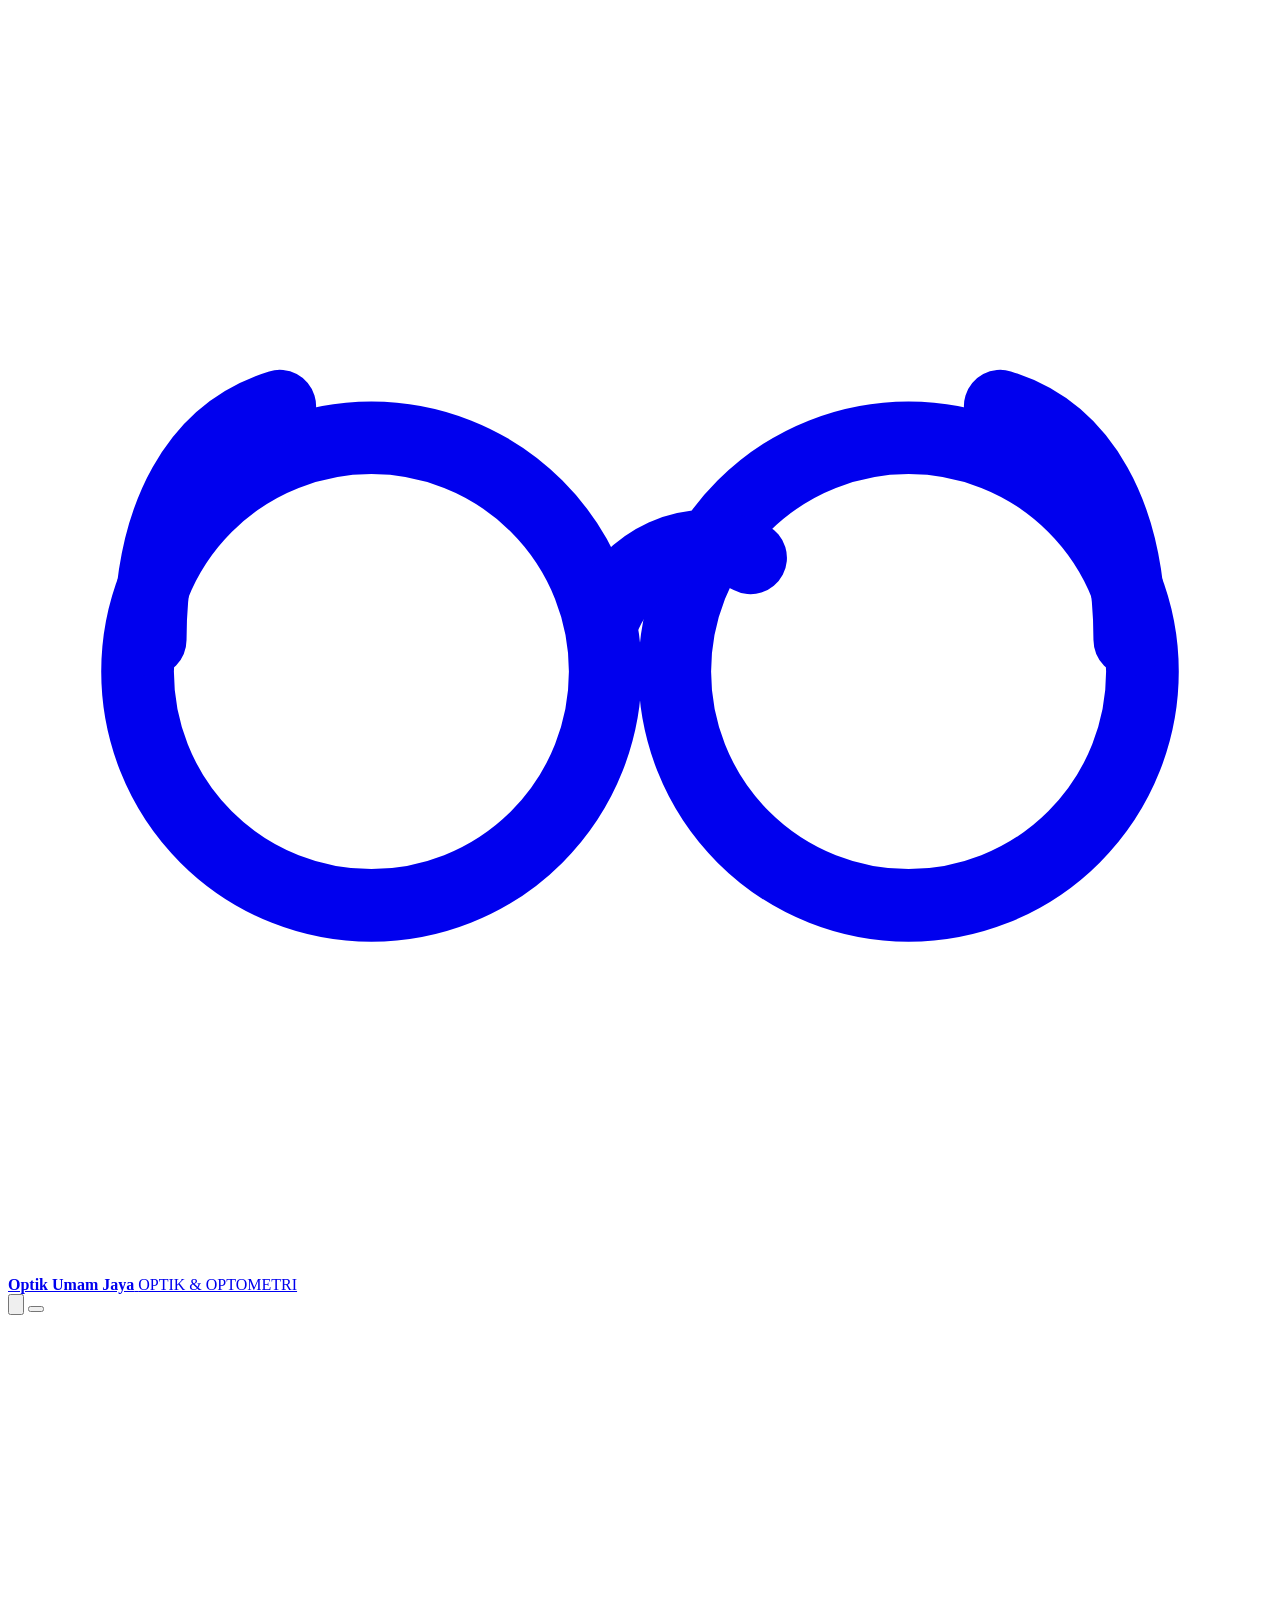
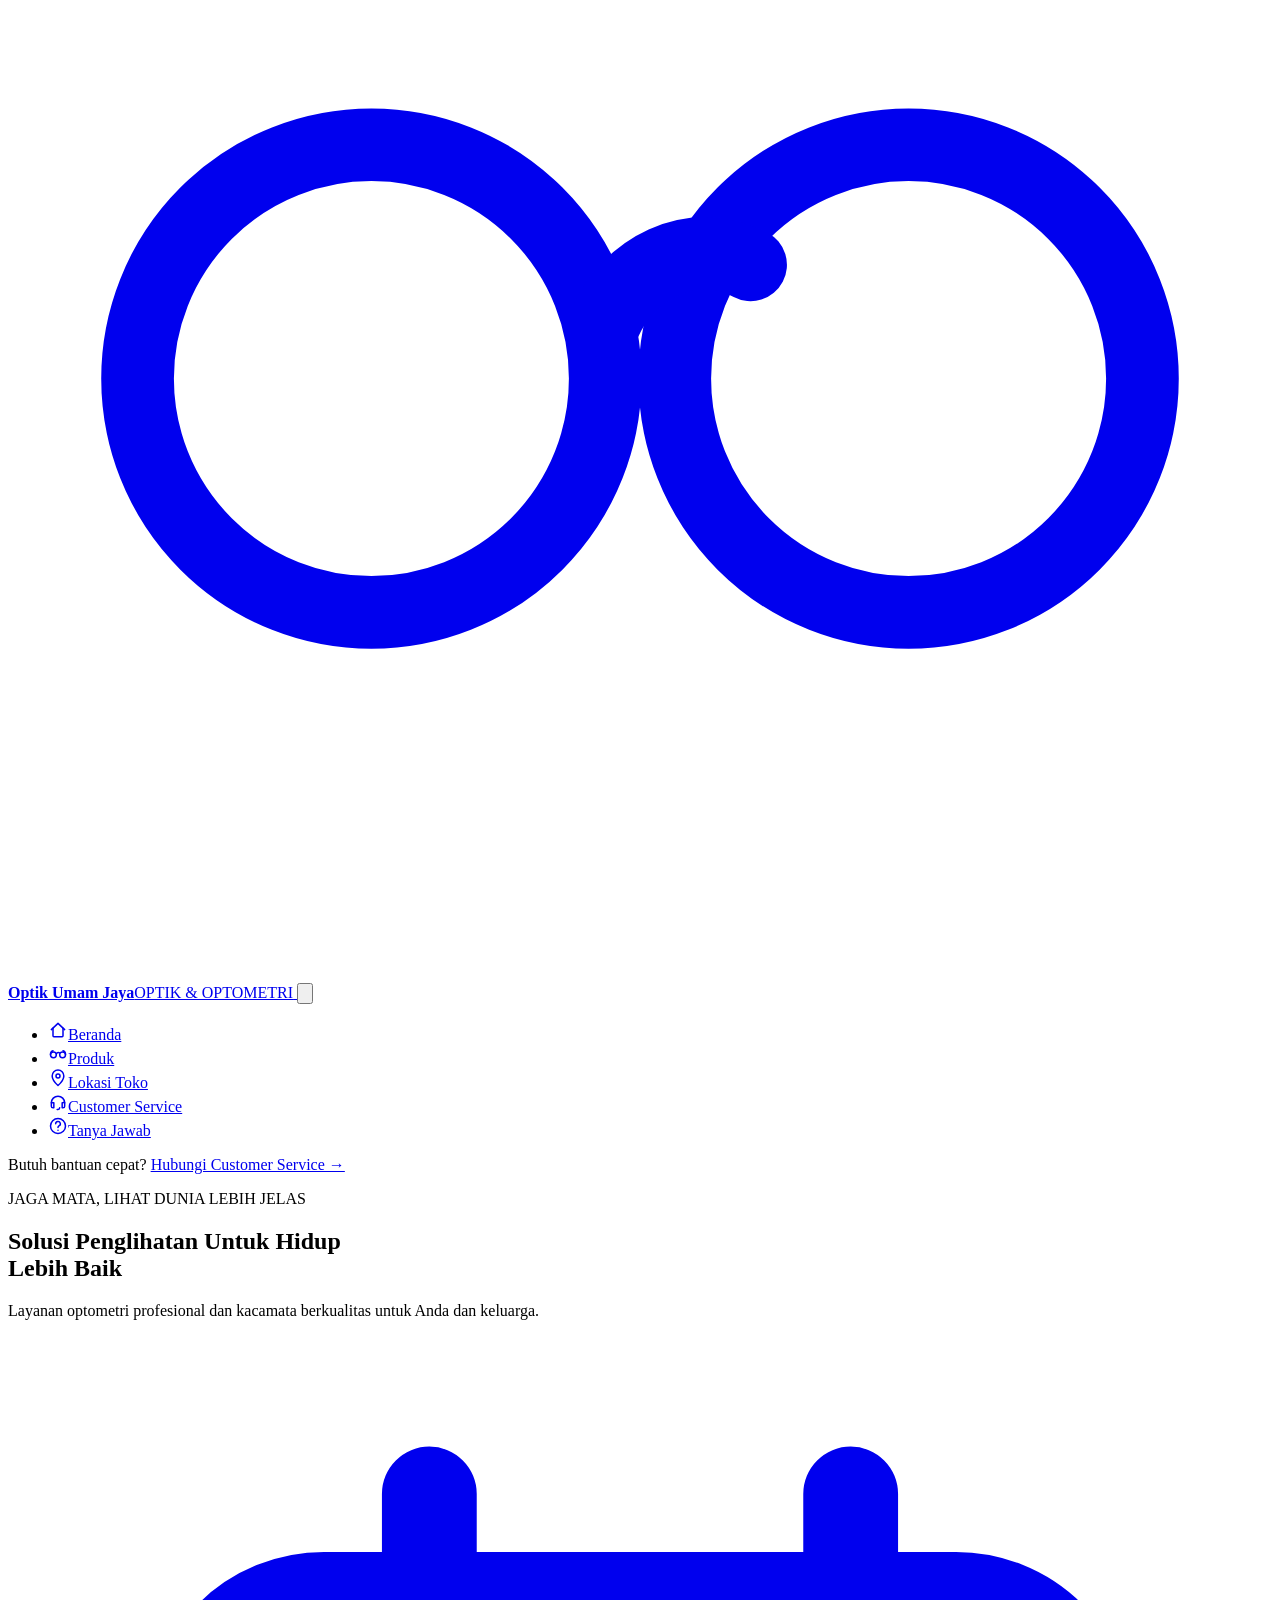
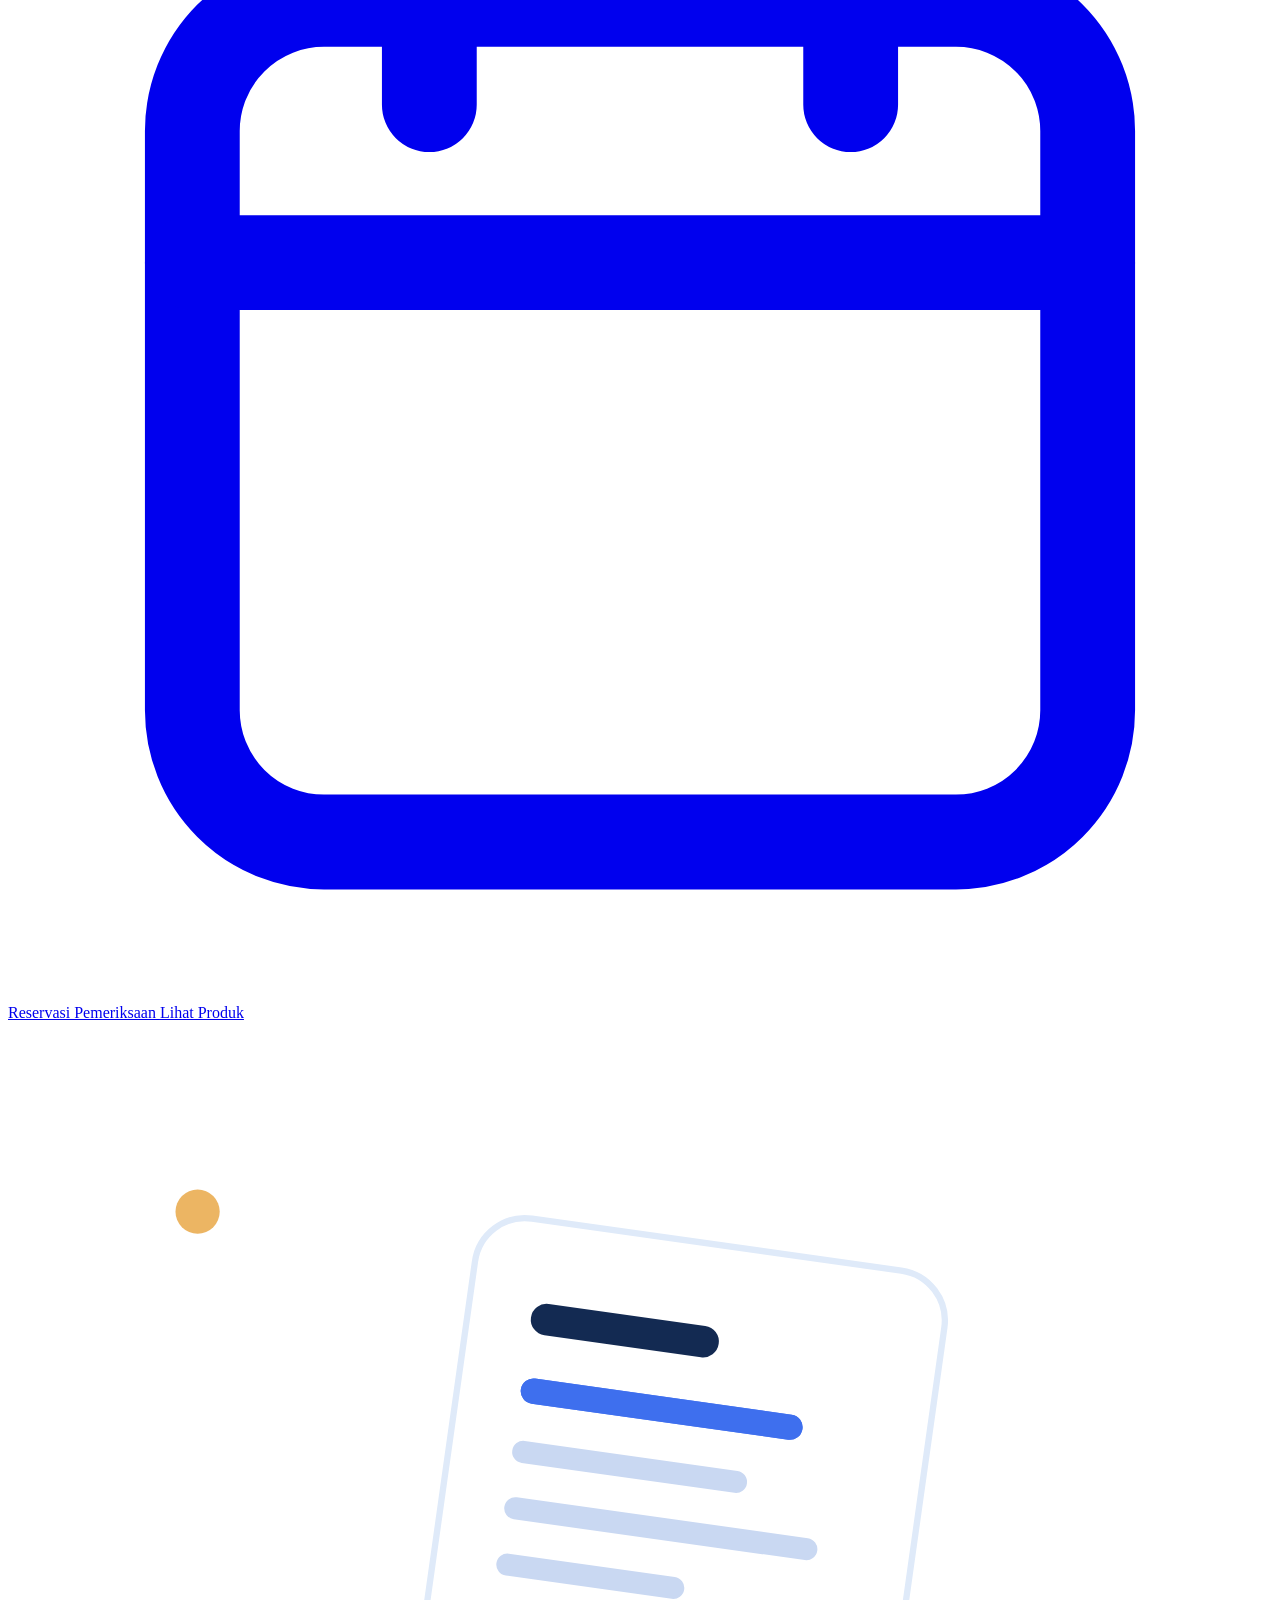
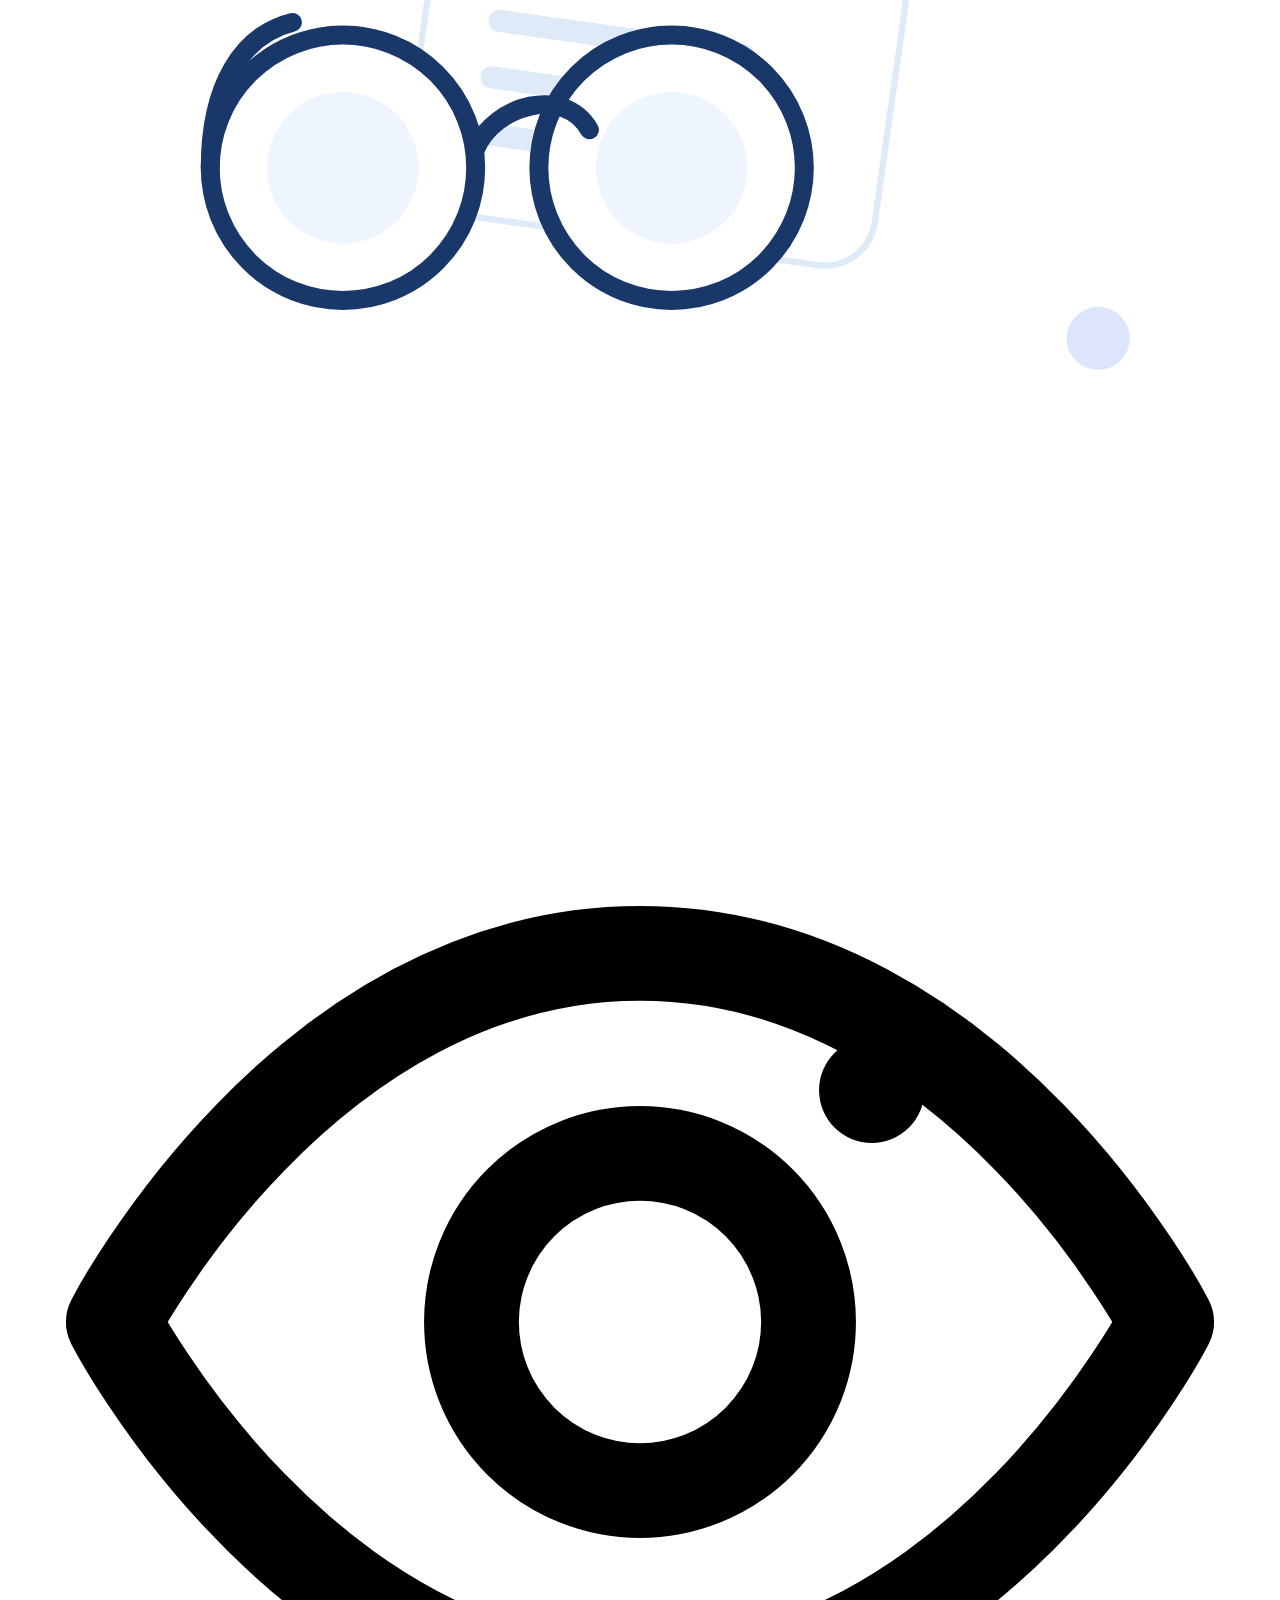
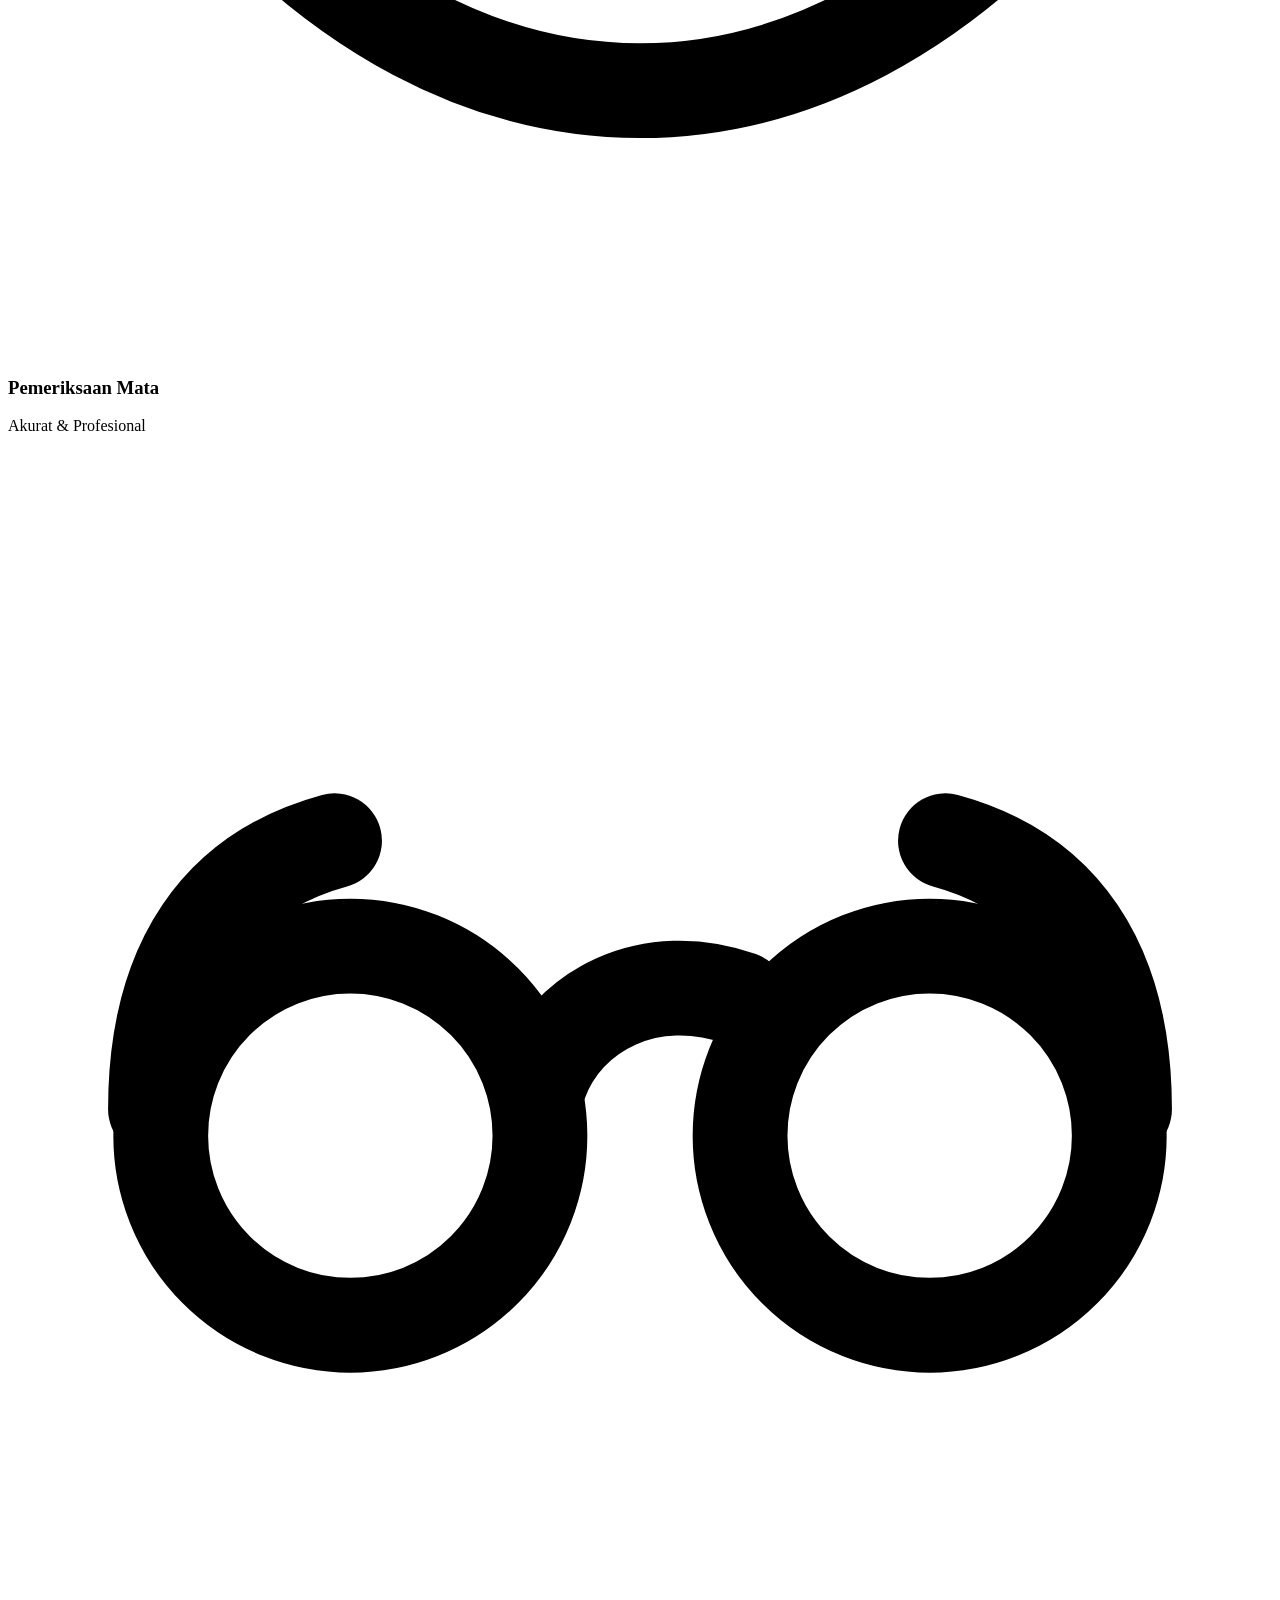
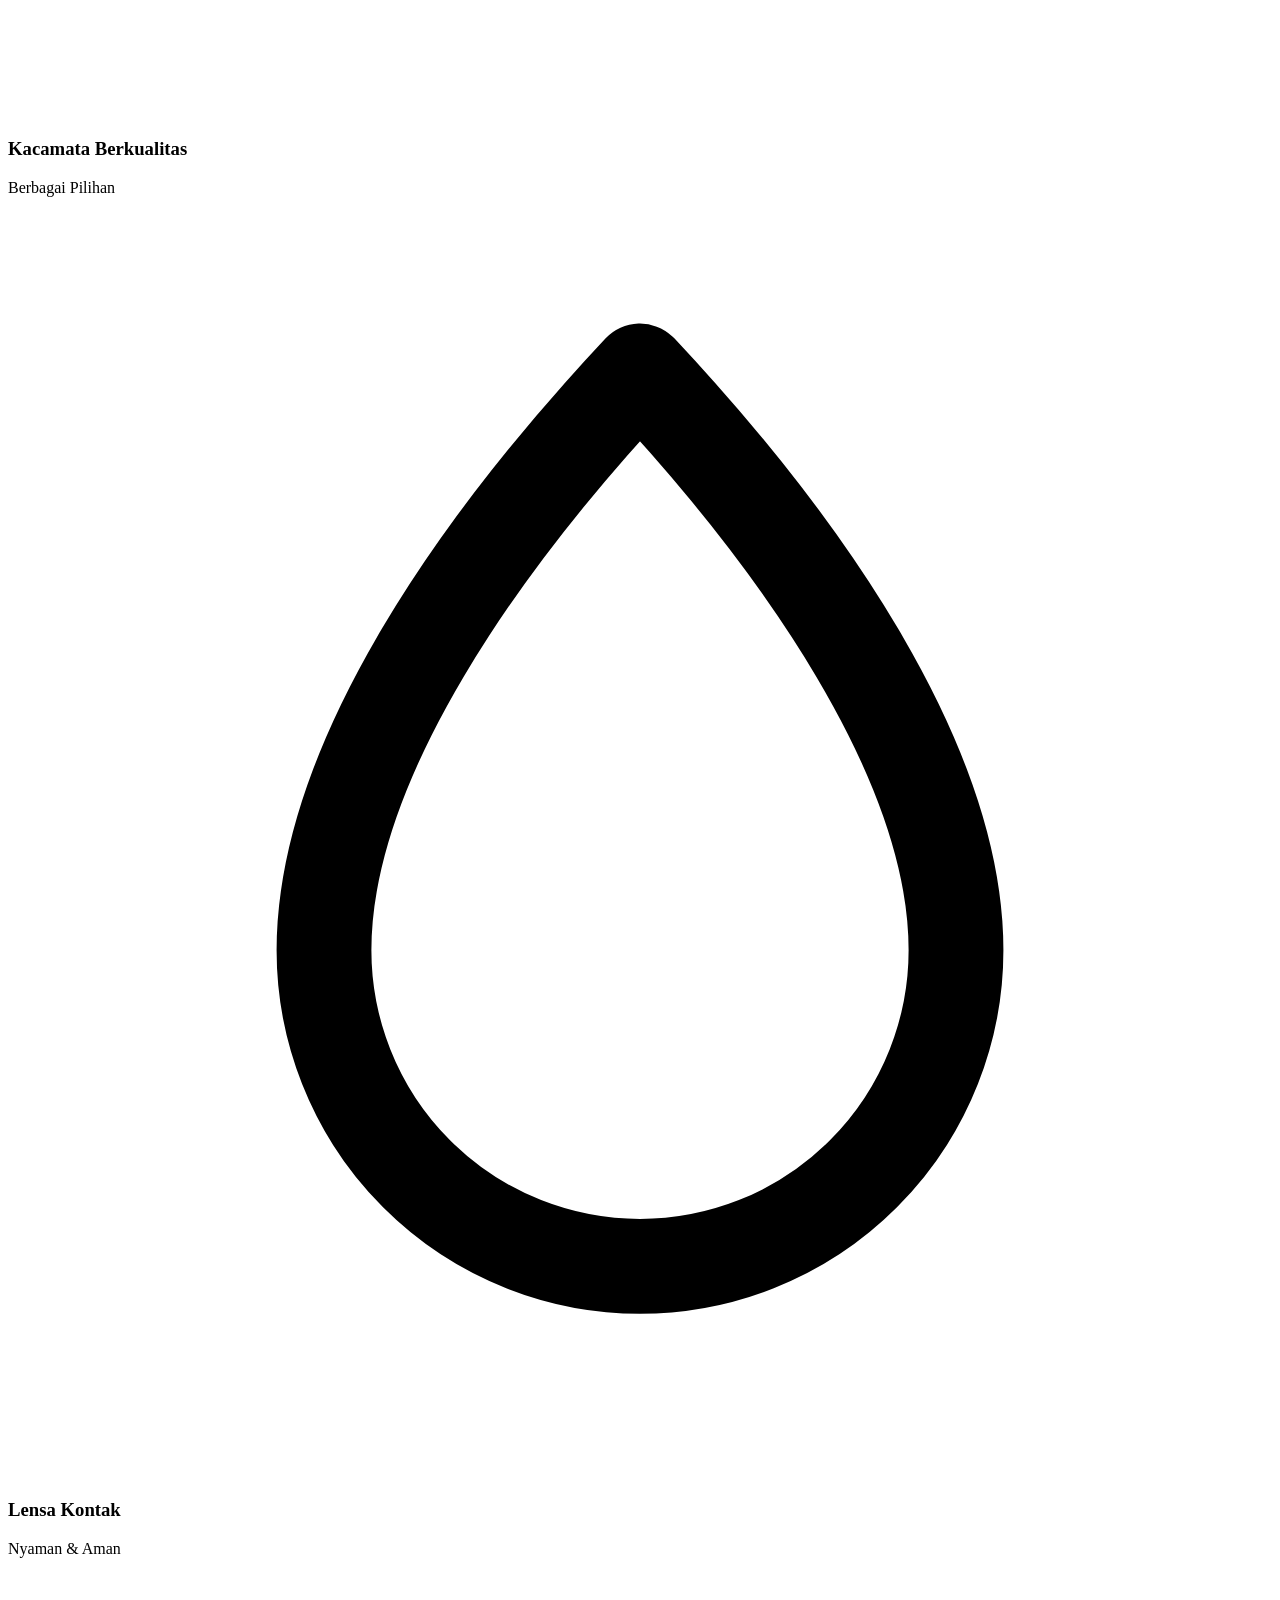
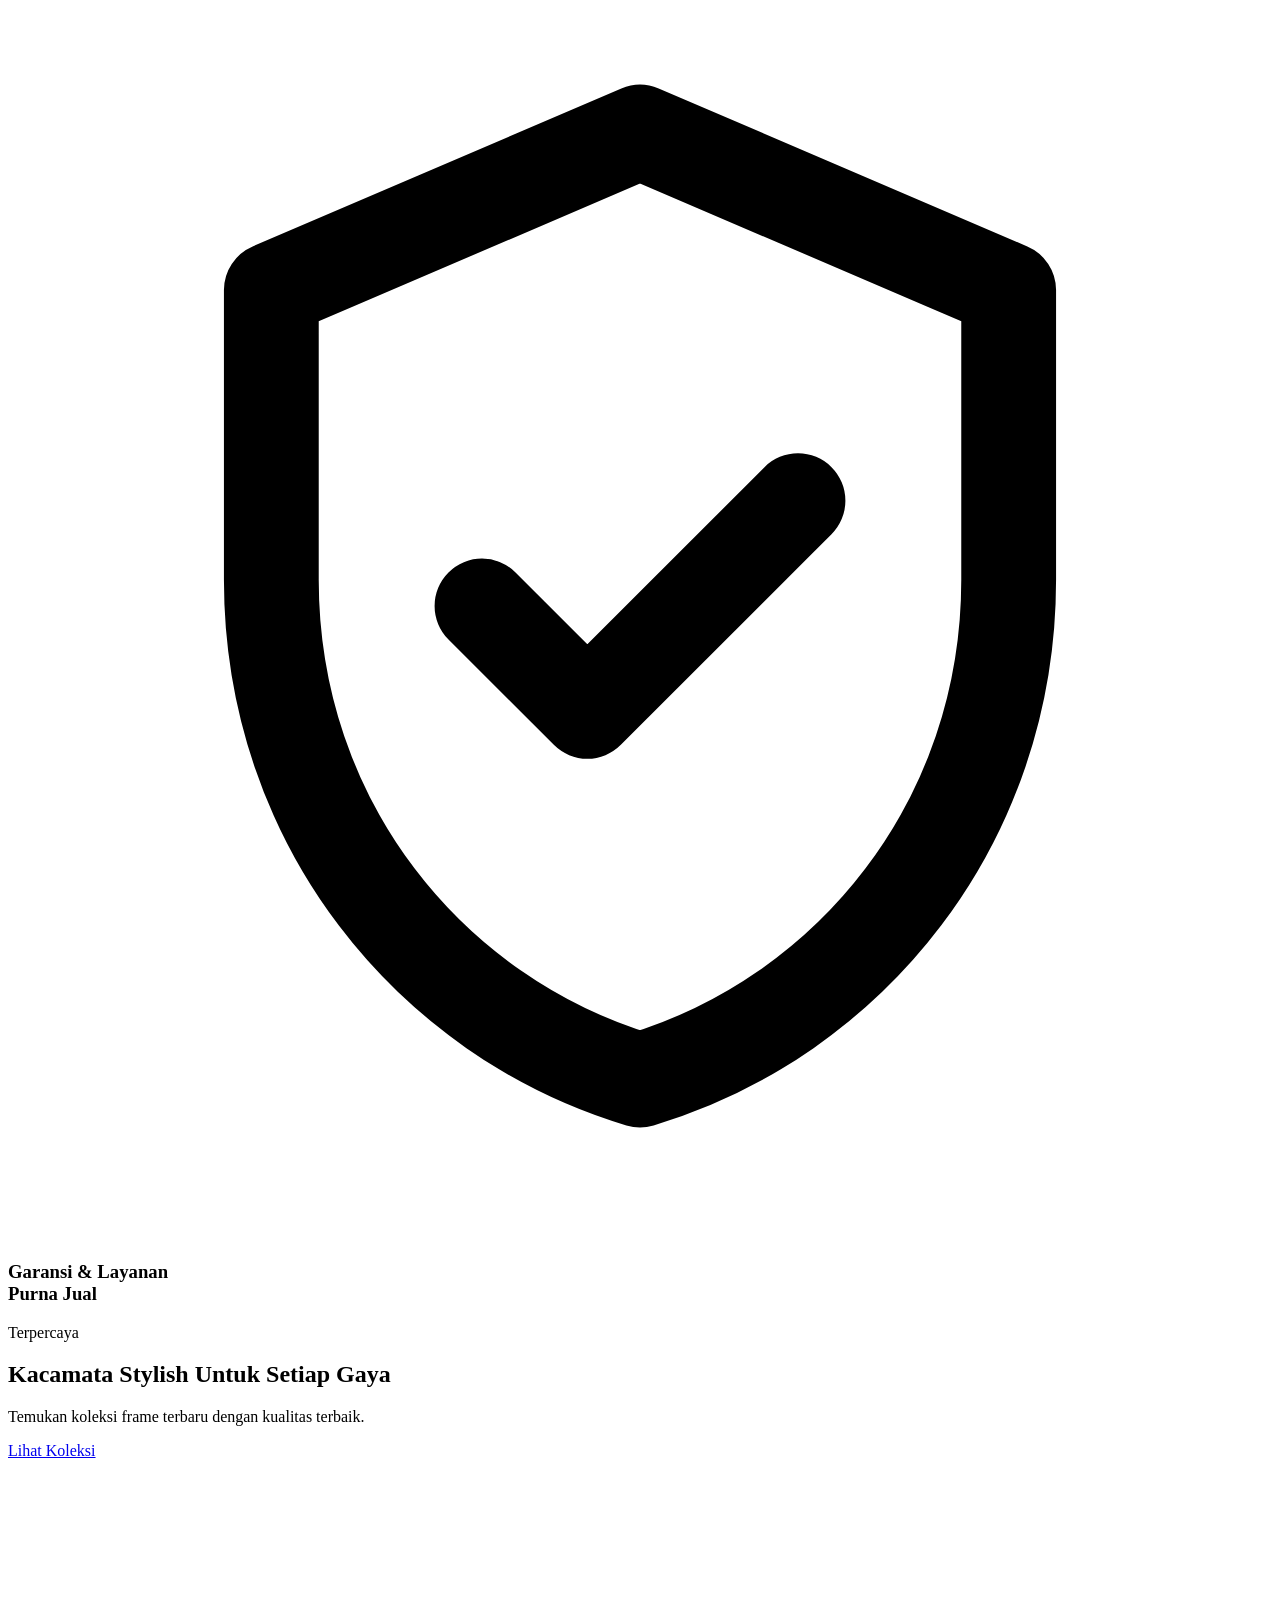
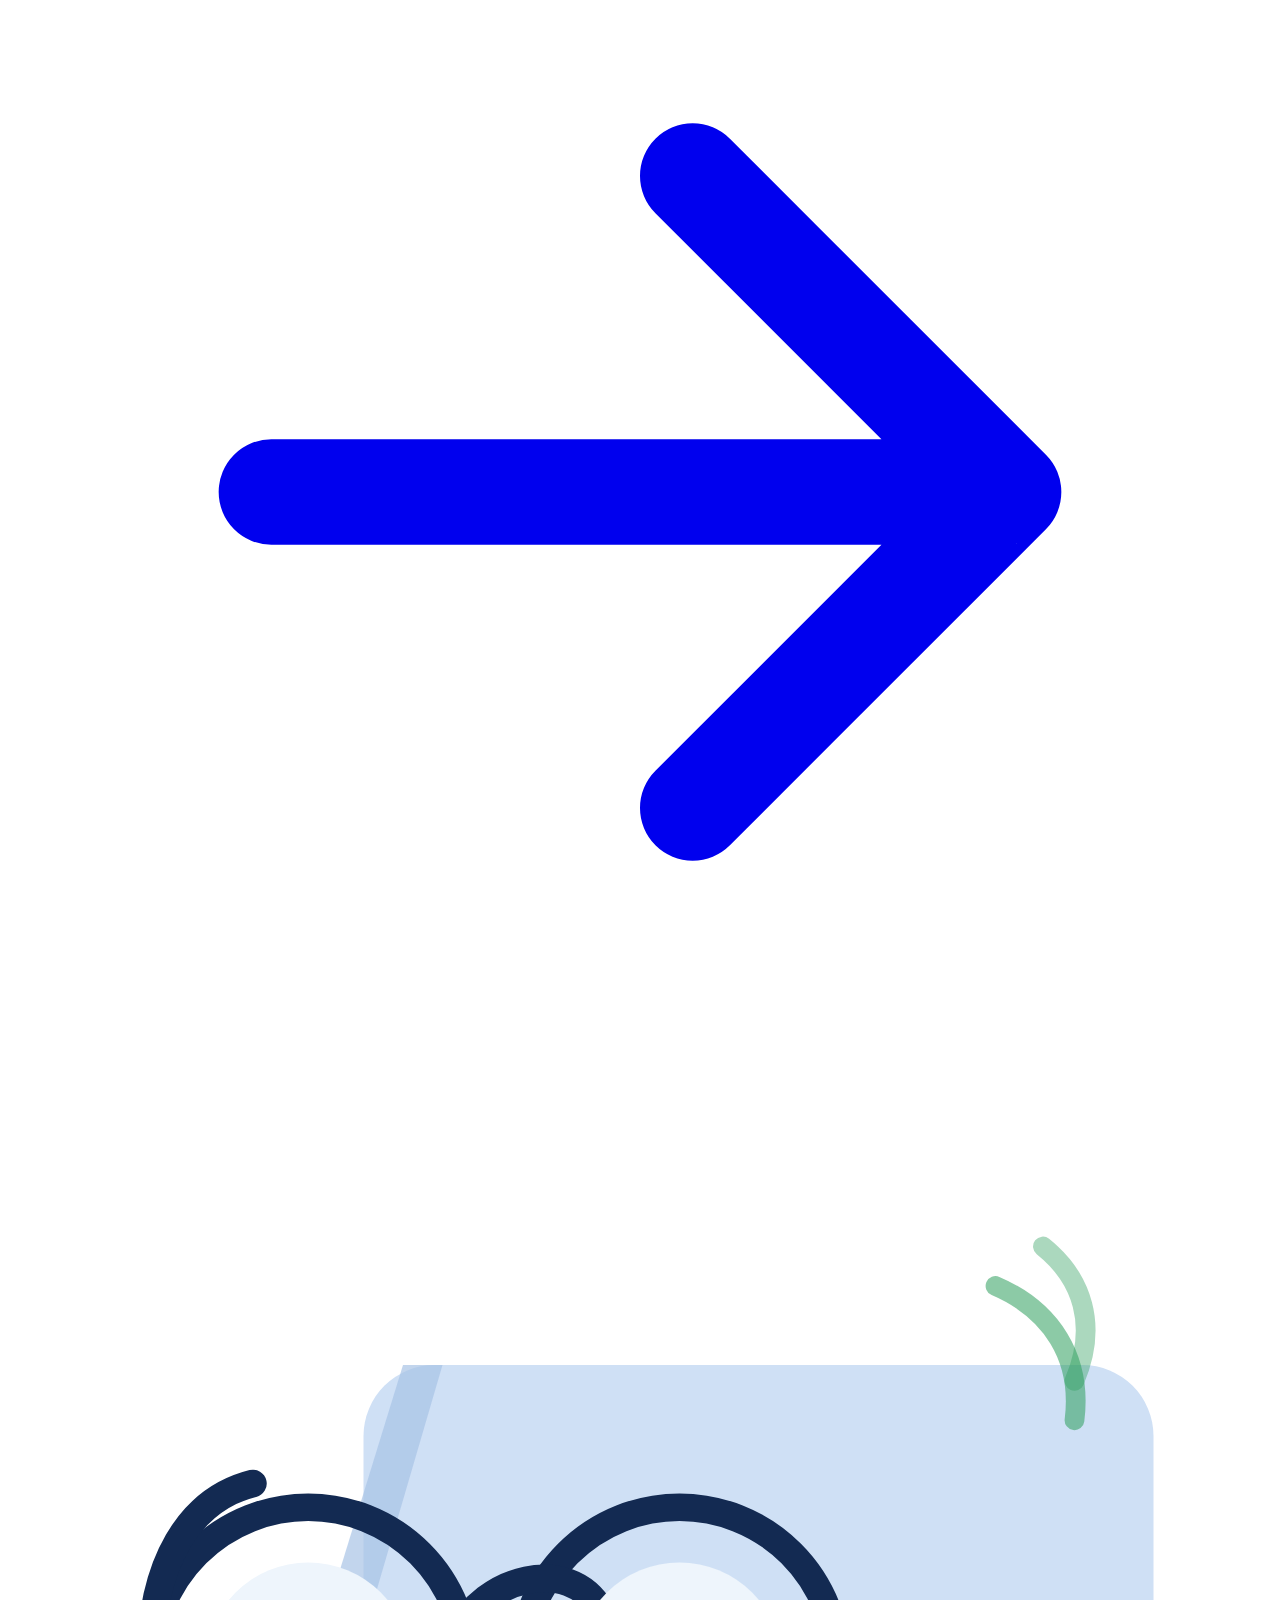
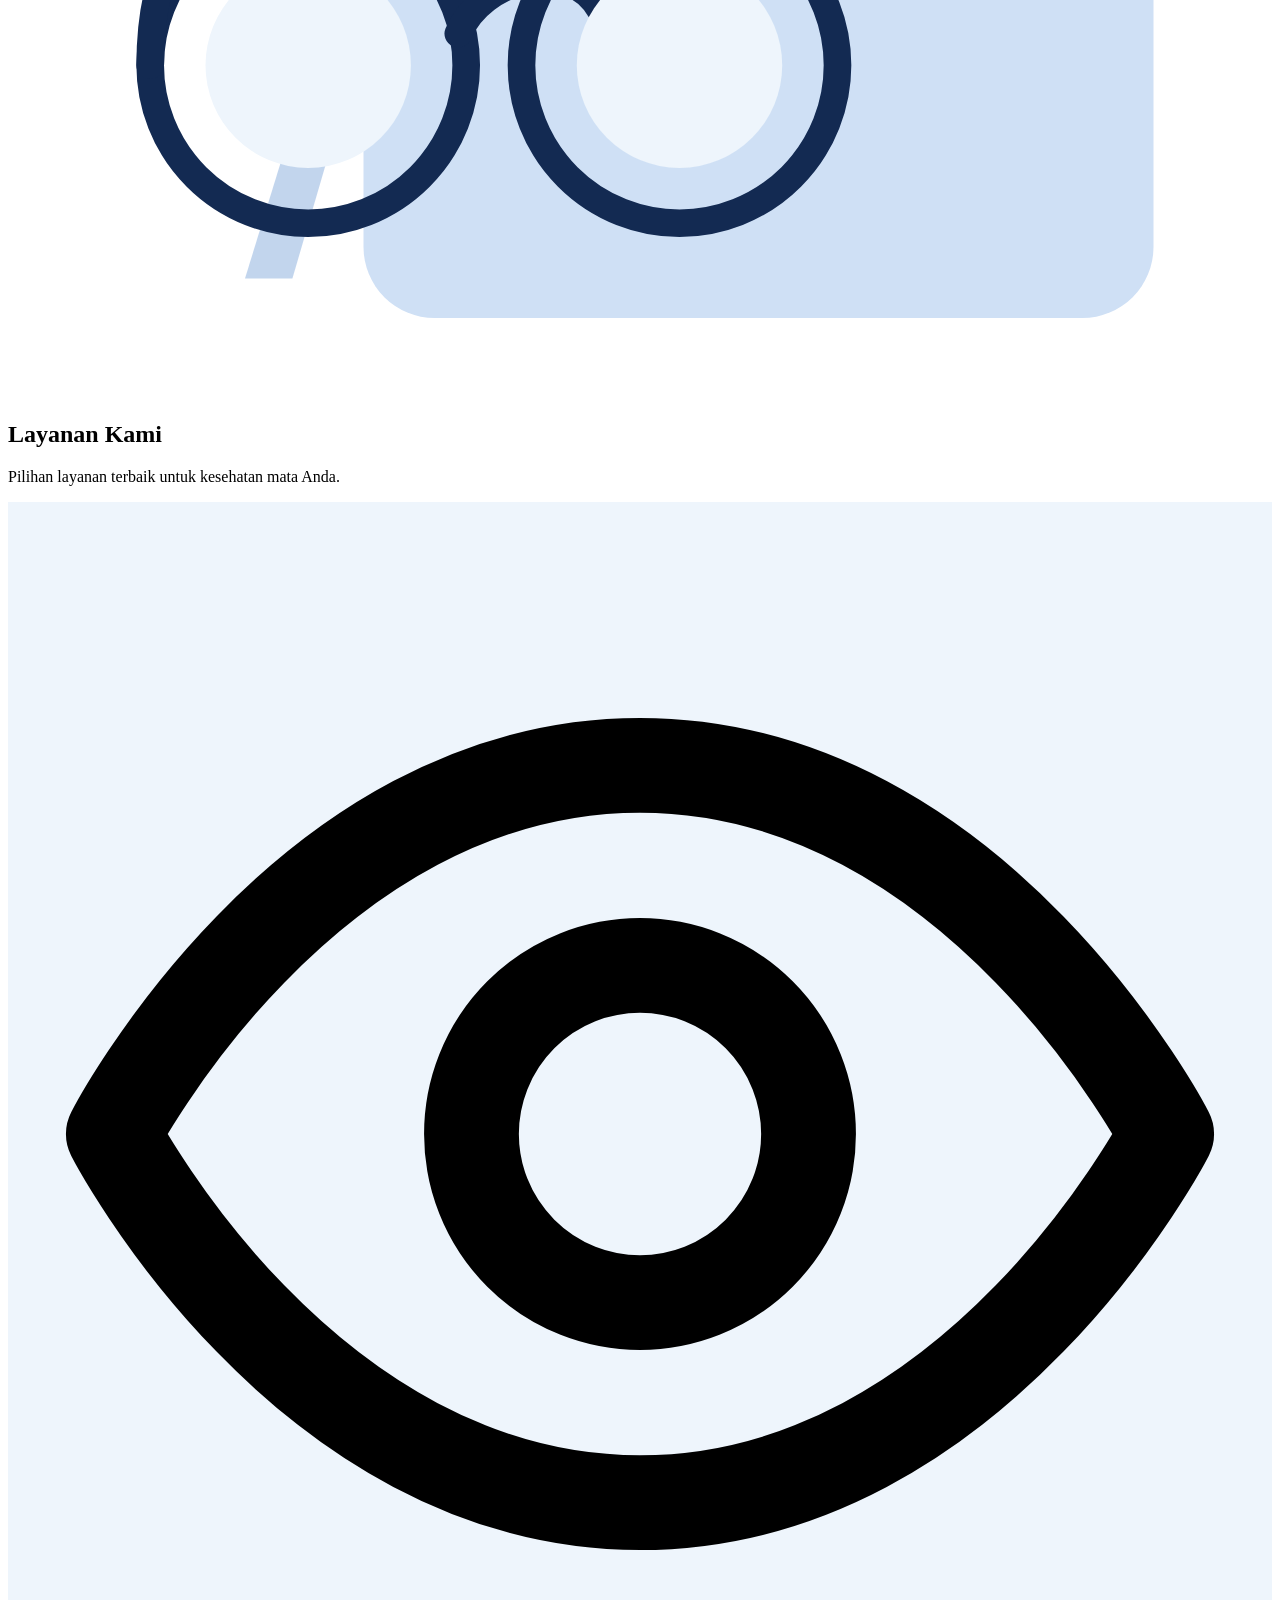
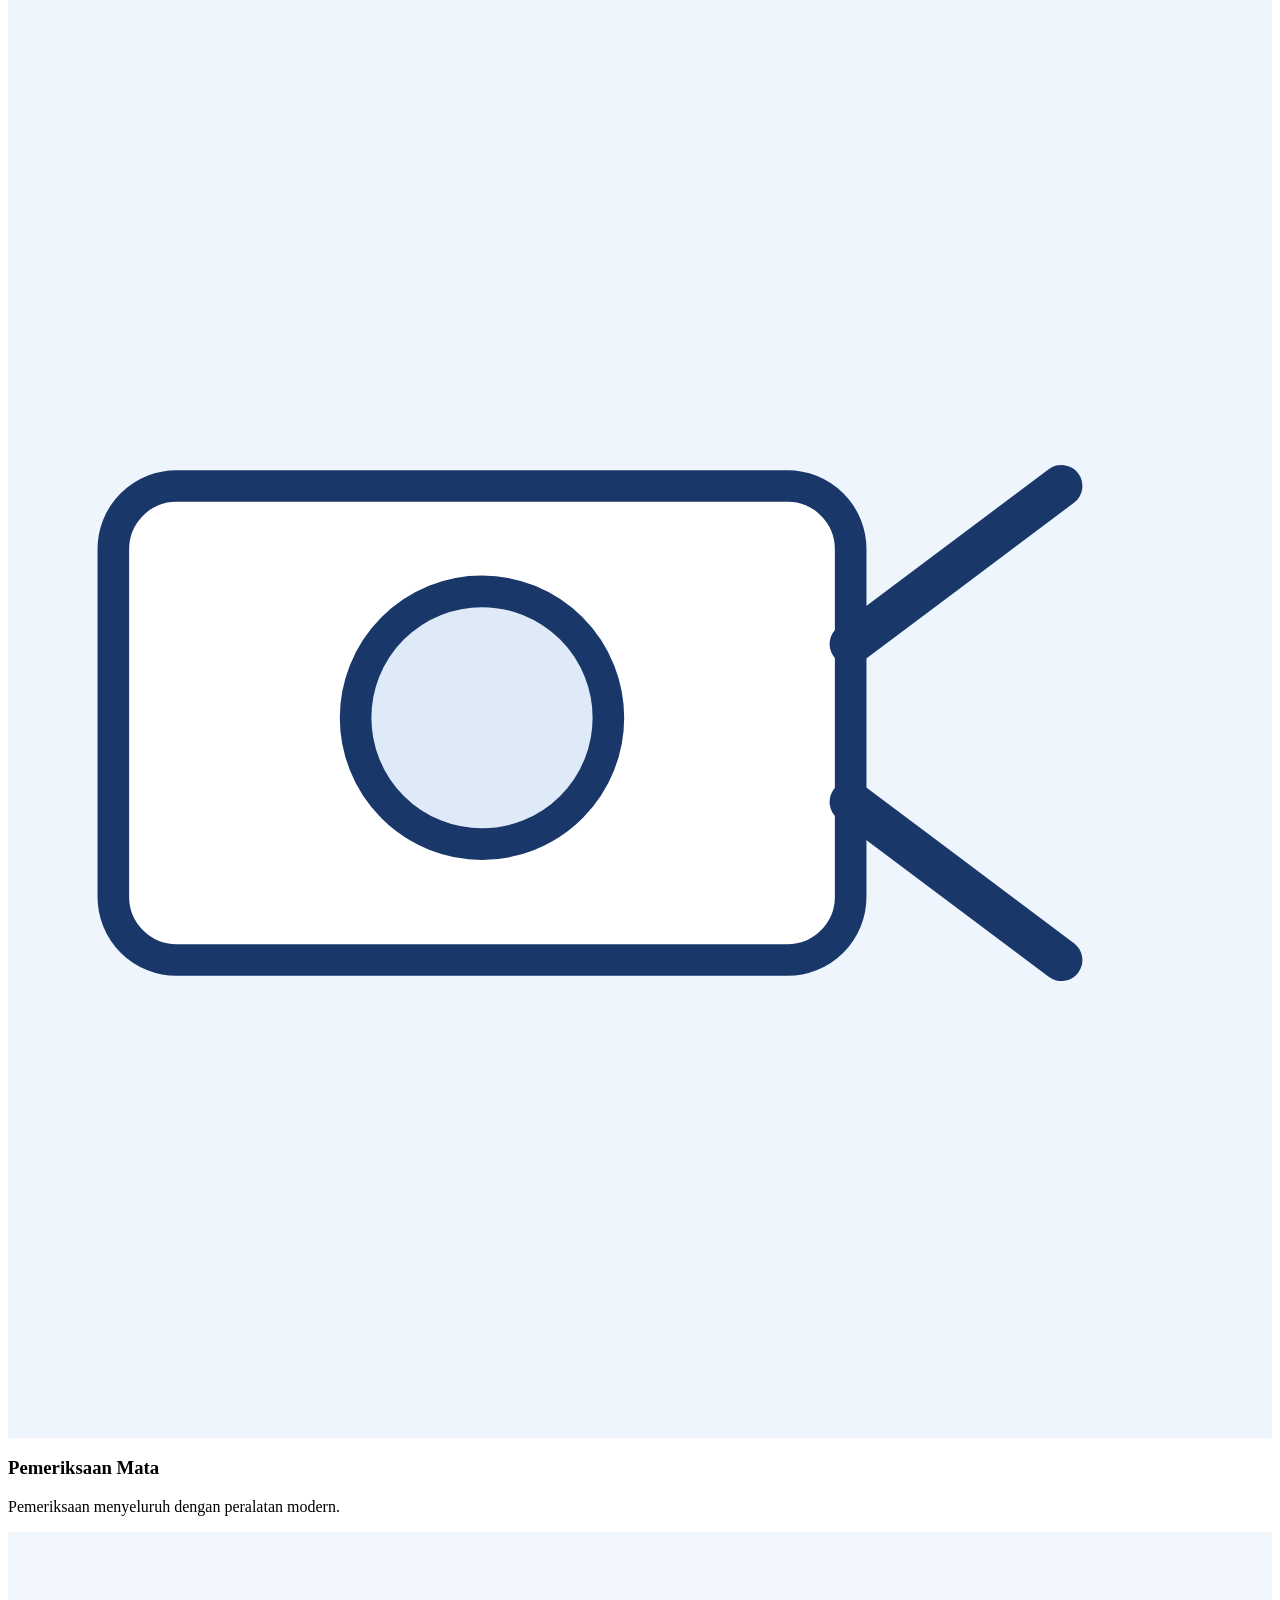
==== beranda.html @ 492f8dad "Add files via upload" ====
<!DOCTYPE html>
<html lang="id">
<head>
<meta charset="UTF-8">
<meta name="viewport" content="width=device-width, initial-scale=1.0">
<title>Optik Umam Jaya — Solusi Penglihatan Untuk Hidup Lebih Baik</title>
<meta name="description" content="Optik Umam Jaya menyediakan layanan pemeriksaan mata, kacamata, frame, dan lensa kontak berkualitas untuk Anda dan keluarga.">
<link rel="icon" href="data:,">
<link rel="stylesheet" href="assets/css/style.css">
</head>
<body data-page="beranda">

<header class="site-header">
  <div class="container">
    <a href="beranda.html" class="brand">
      <svg class="brand-mark" viewBox="0 0 40 40" fill="none" xmlns="http://www.w3.org/2000/svg" aria-hidden="true">
        <circle cx="11.5" cy="21" r="7.4" stroke="currentColor" stroke-width="2.3"/>
        <circle cx="28.5" cy="21" r="7.4" stroke="currentColor" stroke-width="2.3"/>
        <path d="M18.9 19.2C19.6 17.6 21.6 16.4 23.5 17.4" stroke="currentColor" stroke-width="2.3" stroke-linecap="round"/>
        <path d="M4.5 20C4.5 16 6 13.4 8.6 12.6" stroke="currentColor" stroke-width="2.3" stroke-linecap="round"/>
        <path d="M35.5 20C35.5 16 34 13.4 31.4 12.6" stroke="currentColor" stroke-width="2.3" stroke-linecap="round"/>
      </svg>
      <span class="brand-text">
        <strong>Optik Umam Jaya</strong>
        <span>OPTIK &amp; OPTOMETRI</span>
      </span>
    </a>
    <div class="header-actions">
      <button class="icon-btn" data-toast="Fitur keranjang segera hadir" aria-label="Keranjang">
        <svg viewBox="0 0 24 24" fill="none" stroke="currentColor" stroke-width="1.8" stroke-linecap="round" stroke-linejoin="round"><path d="M6 8h12l-1.2 11.2a2 2 0 0 1-2 1.8H9.2a2 2 0 0 1-2-1.8L6 8Z"/><path d="M9 8V6a3 3 0 0 1 6 0v2"/></svg>
      </button>
      <button class="burger" data-burger aria-label="Buka menu" aria-expanded="false" aria-controls="navPanel">
        <span class="burger-lines"><span></span><span></span><span></span></span>
      </button>
    </div>
  </div>
</header>

<div class="nav-overlay" data-nav-overlay></div>
<nav class="nav-panel" id="navPanel" data-nav-panel aria-label="Menu utama">
  <div class="nav-panel-top">
    <a href="beranda.html" class="brand">
      <svg class="brand-mark" viewBox="0 0 40 40" fill="none" xmlns="http://www.w3.org/2000/svg" aria-hidden="true">
        <circle cx="11.5" cy="21" r="7.4" stroke="currentColor" stroke-width="2.3"/>
        <circle cx="28.5" cy="21" r="7.4" stroke="currentColor" stroke-width="2.3"/>
        <path d="M18.9 19.2C19.6 17.6 21.6 16.4 23.5 17.4" stroke="currentColor" stroke-width="2.3" stroke-linecap="round"/>
      </svg>
      <span class="brand-text"><strong>Optik Umam Jaya</strong><span>OPTIK &amp; OPTOMETRI</span></span>
    </a>
    <button class="nav-close" data-nav-close aria-label="Tutup menu">
      <svg viewBox="0 0 24 24" fill="none" stroke="currentColor" stroke-width="2" stroke-linecap="round"><path d="M6 6l12 12M18 6L6 18"/></svg>
    </button>
  </div>
  <ul class="nav-list">
    <li><a href="beranda.html" data-page="beranda"><span class="n"><svg viewBox="0 0 24 24" fill="none" stroke="currentColor" stroke-width="1.8" stroke-linecap="round" stroke-linejoin="round" width="20" height="20"><path d="M4 11.5 12 4l8 7.5"/><path d="M6 10v9a1 1 0 0 0 1 1h10a1 1 0 0 0 1-1v-9"/></svg></span>Beranda</a></li>
    <li><a href="produk.html" data-page="produk"><span class="n"><svg viewBox="0 0 24 24" fill="none" stroke="currentColor" stroke-width="1.8" stroke-linecap="round" stroke-linejoin="round" width="20" height="20"><circle cx="6.5" cy="13" r="3.5"/><circle cx="17.5" cy="13" r="3.5"/><path d="M10 12c.5-1.3 2-2 3.5-1.5M3 12.5C3 10 4 8.5 6 8M21 12.5C21 10 20 8.5 18 8"/></svg></span>Produk</a></li>
    <li><a href="lokasi.html" data-page="lokasi"><span class="n"><svg viewBox="0 0 24 24" fill="none" stroke="currentColor" stroke-width="1.8" stroke-linecap="round" stroke-linejoin="round" width="20" height="20"><path d="M12 21s7-6.4 7-11.5A7 7 0 0 0 5 9.5C5 14.6 12 21 12 21Z"/><circle cx="12" cy="9.5" r="2.4"/></svg></span>Lokasi Toko</a></li>
    <li><a href="customer-service.html" data-page="cs"><span class="n"><svg viewBox="0 0 24 24" fill="none" stroke="currentColor" stroke-width="1.8" stroke-linecap="round" stroke-linejoin="round" width="20" height="20"><path d="M4 13a8 8 0 0 1 16 0"/><path d="M4 13v4a2 2 0 0 0 2 2h1v-6H5a1 1 0 0 0-1 1Z"/><path d="M20 13v4a2 2 0 0 1-2 2h-1v-6h1a1 1 0 0 1 2 1Z"/><path d="M14 19a2 2 0 0 1-2 2h-1"/></svg></span>Customer Service</a></li>
    <li><a href="qna.html" data-page="qna"><span class="n"><svg viewBox="0 0 24 24" fill="none" stroke="currentColor" stroke-width="1.8" stroke-linecap="round" stroke-linejoin="round" width="20" height="20"><circle cx="12" cy="12" r="9"/><path d="M9.2 9.3a2.8 2.8 0 1 1 3.9 2.6c-.9.5-1.1 1-1.1 1.9"/><path d="M12 17h.01"/></svg></span>Tanya Jawab</a></li>
  </ul>
  <div class="nav-panel-foot">
    <span>Butuh bantuan cepat?</span>
    <a href="customer-service.html">Hubungi Customer Service →</a>
  </div>
</nav>

<main>
  <!-- HERO -->
  <section class="hero">
    <div class="container">
      <div class="hero-copy">
        <p class="eyebrow">JAGA MATA, LIHAT DUNIA LEBIH JELAS</p>
        <h1>Solusi Penglihatan Untuk Hidup<br><span class="accent">Lebih Baik</span></h1>
        <p>Layanan optometri profesional dan kacamata berkualitas untuk Anda dan keluarga.</p>
        <div class="hero-actions">
          <a href="customer-service.html" class="btn btn-primary">
            <svg viewBox="0 0 24 24" fill="none" stroke="currentColor" stroke-width="1.8" stroke-linecap="round" stroke-linejoin="round"><rect x="3.5" y="5" width="17" height="16" rx="2.5"/><path d="M8 3v4M16 3v4M3.5 10h17"/></svg>
            Reservasi Pemeriksaan
          </a>
          <a href="produk.html" class="btn btn-outline">Lihat Produk</a>
        </div>
      </div>
      <div class="hero-art reveal">
        <div class="hero-blob" aria-hidden="true"></div>
        <svg viewBox="0 0 400 400" aria-hidden="true">
          <g transform="translate(150 60) rotate(8)">
            <rect x="0" y="0" width="150" height="190" rx="16" fill="#ffffff" stroke="#dfeaf9" stroke-width="2"/>
            <rect x="20" y="26" width="60" height="10" rx="5" fill="#132a52"/>
            <rect x="20" y="50" width="90" height="8" rx="4" fill="#3f6fef"/>
            <rect x="20" y="50" width="90" height="8" rx="4" fill="#3f6fef" opacity=".9"/>
            <rect x="20" y="70" width="75" height="7" rx="3.5" fill="#c9d8f2"/>
            <rect x="20" y="88" width="100" height="7" rx="3.5" fill="#c9d8f2"/>
            <rect x="20" y="106" width="60" height="7" rx="3.5" fill="#c9d8f2"/>
            <rect x="20" y="124" width="85" height="7" rx="3.5" fill="#dfeaf9"/>
            <rect x="20" y="142" width="45" height="7" rx="3.5" fill="#dfeaf9"/>
            <rect x="20" y="160" width="70" height="7" rx="3.5" fill="#dfeaf9"/>
          </g>
          <g transform="translate(60 190)">
            <circle cx="46" cy="46" r="42" fill="#ffffff" stroke="#193869" stroke-width="6"/>
            <circle cx="150" cy="46" r="42" fill="#ffffff" stroke="#193869" stroke-width="6"/>
            <path d="M88 40C94 26 116 20 124 34" stroke="#193869" stroke-width="6" stroke-linecap="round" fill="none"/>
            <path d="M4 46C4 20 14 4 30 0" stroke="#193869" stroke-width="6" stroke-linecap="round" fill="none"/>
            <circle cx="46" cy="46" r="24" fill="#eef5fc"/>
            <circle cx="150" cy="46" r="24" fill="#eef5fc"/>
          </g>
          <circle cx="60" cy="60" r="7" fill="#e8a33d" opacity=".8"/>
          <circle cx="345" cy="290" r="10" fill="#3f6fef" opacity=".18"/>
        </svg>
      </div>
    </div>

    <div class="container">
      <div class="hero-stats reveal">
        <div class="stat-item">
          <div class="stat-icon"><svg viewBox="0 0 24 24" fill="none" stroke="currentColor" stroke-width="1.8" stroke-linecap="round" stroke-linejoin="round"><path d="M2 12s3.6-7 10-7 10 7 10 7-3.6 7-10 7-10-7-10-7Z"/><circle cx="12" cy="12" r="3.2"/><circle cx="16.4" cy="7.6" r="1" fill="currentColor" stroke="none"/></svg></div>
          <h3>Pemeriksaan Mata</h3>
          <p>Akurat &amp; Profesional</p>
        </div>
        <div class="stat-item">
          <div class="stat-icon"><svg viewBox="0 0 24 24" fill="none" stroke="currentColor" stroke-width="1.8" stroke-linecap="round" stroke-linejoin="round"><circle cx="6.5" cy="13" r="3.6"/><circle cx="17.5" cy="13" r="3.6"/><path d="M10.1 12c.5-1.4 2.1-2.2 3.8-1.6M2.8 12.5C2.8 9.7 4 8 6.2 7.4M21.2 12.5c0-2.8-1.2-4.5-3.4-5.1"/></svg></div>
          <h3>Kacamata Berkualitas</h3>
          <p>Berbagai Pilihan</p>
        </div>
        <div class="stat-item">
          <div class="stat-icon"><svg viewBox="0 0 24 24" fill="none" stroke="currentColor" stroke-width="1.8" stroke-linecap="round" stroke-linejoin="round"><path d="M12 3c3 3.2 6 7.4 6 11a6 6 0 0 1-12 0c0-3.6 3-7.8 6-11Z"/></svg></div>
          <h3>Lensa Kontak</h3>
          <p>Nyaman &amp; Aman</p>
        </div>
        <div class="stat-item">
          <div class="stat-icon"><svg viewBox="0 0 24 24" fill="none" stroke="currentColor" stroke-width="1.8" stroke-linecap="round" stroke-linejoin="round"><path d="M12 3l7 3v5.5c0 4.6-3 8.3-7 9.5-4-1.2-7-4.9-7-9.5V6l7-3Z"/><path d="m9 12 2 2 4-4"/></svg></div>
          <h3>Garansi &amp; Layanan<br>Purna Jual</h3>
          <p>Terpercaya</p>
        </div>
      </div>
    </div>
  </section>

  <!-- BANNER -->
  <section class="section">
    <div class="container">
      <div class="banner reveal">
        <div class="banner-copy">
          <h2>Kacamata Stylish Untuk Setiap Gaya</h2>
          <p>Temukan koleksi frame terbaru dengan kualitas terbaik.</p>
          <a href="produk.html#frame" class="btn btn-outline" style="margin-top:20px;">
            Lihat Koleksi
            <svg viewBox="0 0 24 24" fill="none" stroke="currentColor" stroke-width="2" stroke-linecap="round" stroke-linejoin="round"><path d="M5 12h14M13 6l6 6-6 6"/></svg>
          </a>
        </div>
        <div class="banner-art">
          <svg viewBox="0 0 320 220" aria-hidden="true">
            <rect x="90" y="60" width="200" height="140" rx="18" fill="#cfe0f5"/>
            <path d="M60 190 L100 60 L110 60 L72 190 Z" fill="#a9c3e6" opacity=".7"/>
            <g transform="translate(30 90)">
              <circle cx="46" cy="46" r="40" fill="none" stroke="#132a52" stroke-width="7"/>
              <circle cx="140" cy="46" r="40" fill="none" stroke="#132a52" stroke-width="7"/>
              <path d="M84 38C90 24 112 18 120 32" stroke="#132a52" stroke-width="7" stroke-linecap="round" fill="none"/>
              <path d="M6 46C6 20 16 4 32 0" stroke="#132a52" stroke-width="7" stroke-linecap="round" fill="none"/>
              <circle cx="46" cy="46" r="26" fill="#eef5fc"/>
              <circle cx="140" cy="46" r="26" fill="#eef5fc"/>
            </g>
            <path d="M250 40c14 6 22 18 20 34" stroke="#2f9e5e" stroke-width="5" stroke-linecap="round" fill="none" opacity=".55"/>
            <path d="M262 30c10 8 14 20 8 34" stroke="#2f9e5e" stroke-width="5" stroke-linecap="round" fill="none" opacity=".4"/>
          </svg>
        </div>
      </div>
    </div>
  </section>

  <!-- LAYANAN -->
  <section class="section" style="padding-top:0;">
    <div class="container">
      <div class="section-head reveal">
        <h2>Layanan Kami</h2>
        <p>Pilihan layanan terbaik untuk kesehatan mata Anda.</p>
      </div>
      <div class="services-grid reveal-group">
        <article class="service-card reveal-item">
          <div class="service-visual" style="background:#eef5fc;">
            <span class="service-badge"><svg viewBox="0 0 24 24" fill="none" stroke="currentColor" stroke-width="1.8" stroke-linecap="round" stroke-linejoin="round"><path d="M2 12s3.6-7 10-7 10 7 10 7-3.6 7-10 7-10-7-10-7Z"/><circle cx="12" cy="12" r="3.2"/></svg></span>
            <svg viewBox="0 0 120 120"><rect x="10" y="30" width="70" height="45" rx="6" fill="#fff" stroke="#193869" stroke-width="3"/><circle cx="45" cy="52" r="12" fill="#dfeaf9" stroke="#193869" stroke-width="3"/><path d="M80 45 L100 30" stroke="#193869" stroke-width="4" stroke-linecap="round"/><path d="M80 60 L100 75" stroke="#193869" stroke-width="4" stroke-linecap="round"/></svg>
          </div>
          <div class="service-body">
            <h3>Pemeriksaan Mata</h3>
            <p>Pemeriksaan menyeluruh dengan peralatan modern.</p>
          </div>
        </article>
        <article class="service-card reveal-item">
          <div class="service-visual" style="background:#f2f7fe;">
            <span class="service-badge"><svg viewBox="0 0 24 24" fill="none" stroke="currentColor" stroke-width="1.8" stroke-linecap="round" stroke-linejoin="round"><circle cx="6.5" cy="13" r="3.6"/><circle cx="17.5" cy="13" r="3.6"/></svg></span>
            <svg viewBox="0 0 120 120"><g transform="translate(10 38)"><circle cx="24" cy="22" r="20" fill="none" stroke="#193869" stroke-width="4"/><circle cx="76" cy="22" r="20" fill="none" stroke="#193869" stroke-width="4"/><path d="M44 18c3-6 11-9 16-4" stroke="#193869" stroke-width="4" fill="none" stroke-linecap="round"/></g></svg>
          </div>
          <div class="service-body">
            <h3>Kacamata &amp; Frame</h3>
            <p>Berbagai pilihan frame berkualitas sesuai gaya Anda.</p>
          </div>
        </article>
        <article class="service-card reveal-item">
          <div class="service-visual" style="background:#eef5fc;">
            <span class="service-badge"><svg viewBox="0 0 24 24" fill="none" stroke="currentColor" stroke-width="1.8" stroke-linecap="round" stroke-linejoin="round"><path d="M12 3c3 3.2 6 7.4 6 11a6 6 0 0 1-12 0c0-3.6 3-7.8 6-11Z"/></svg></span>
            <svg viewBox="0 0 120 120"><path d="M60 20c14 16 28 34 28 50a28 28 0 0 1-56 0c0-16 14-34 28-50Z" fill="#dfeaf9" stroke="#193869" stroke-width="3"/><ellipse cx="50" cy="60" rx="6" ry="10" fill="#fff" opacity=".8"/></svg>
          </div>
          <div class="service-body">
            <h3>Lensa Kontak &amp; Perawatan</h3>
            <p>Konsultasi lensa kontak beserta cairan perawatannya.</p>
          </div>
        </article>
      </div>
    </div>
  </section>

  <!-- TRUST STRIP -->
  <section class="container">
    <div class="trust-strip reveal">
      <div class="trust-item"><svg viewBox="0 0 24 24" fill="none" stroke="currentColor" stroke-width="1.8" stroke-linecap="round" stroke-linejoin="round"><path d="m9 12 2 2 4-4"/><circle cx="12" cy="12" r="9"/></svg>Lensa 100% Original</div>
      <div class="trust-item"><svg viewBox="0 0 24 24" fill="none" stroke="currentColor" stroke-width="1.8" stroke-linecap="round" stroke-linejoin="round"><path d="M12 3l7 3v5.5c0 4.6-3 8.3-7 9.5-4-1.2-7-4.9-7-9.5V6l7-3Z"/></svg>Garansi Resmi 1 Tahun</div>
      <div class="trust-item"><svg viewBox="0 0 24 24" fill="none" stroke="currentColor" stroke-width="1.8" stroke-linecap="round" stroke-linejoin="round"><circle cx="12" cy="8" r="4"/><path d="M4 21c0-4.4 3.6-7 8-7s8 2.6 8 7"/></svg>Optometris Berpengalaman</div>
      <div class="trust-item"><svg viewBox="0 0 24 24" fill="none" stroke="currentColor" stroke-width="1.8" stroke-linecap="round" stroke-linejoin="round"><path d="M4 11.5 12 4l8 7.5"/><path d="M6 10v9a1 1 0 0 0 1 1h10a1 1 0 0 0 1-1v-9"/></svg>Toko Fisik &amp; Terpercaya</div>
    </div>
  </section>

  <!-- CTA -->
  <section class="section">
    <div class="container">
      <div class="cta-strip reveal">
        <div class="cta-copy">
          <h2>Butuh Bantuan Memilih Kacamata?</h2>
          <p>Tim kami siap membantu menentukan lensa dan frame yang paling cocok untuk Anda.</p>
        </div>
        <a href="customer-service.html" class="btn btn-light">Hubungi Kami</a>
      </div>
    </div>
  </section>
</main>

<footer class="site-footer">
  <div class="container">
    <div class="footer-grid">
      <div class="footer-brand">
        <a href="beranda.html" class="brand">
          <svg class="brand-mark" viewBox="0 0 40 40" fill="none" xmlns="http://www.w3.org/2000/svg" aria-hidden="true">
            <circle cx="11.5" cy="21" r="7.4" stroke="currentColor" stroke-width="2.3"/>
            <circle cx="28.5" cy="21" r="7.4" stroke="currentColor" stroke-width="2.3"/>
            <path d="M18.9 19.2C19.6 17.6 21.6 16.4 23.5 17.4" stroke="currentColor" stroke-width="2.3" stroke-linecap="round"/>
          </svg>
          <span class="brand-text"><strong>Optik Umam Jaya</strong></span>
        </a>
        <p>Layanan optometri dan kacamata berkualitas untuk Anda dan keluarga, sejak dipercaya warga sekitar.</p>
      </div>
      <div class="footer-col">
        <h4>Navigasi</h4>
        <ul>
          <li><a href="beranda.html">Beranda</a></li>
          <li><a href="produk.html">Produk</a></li>
          <li><a href="lokasi.html">Lokasi Toko</a></li>
          <li><a href="customer-service.html">Customer Service</a></li>
          <li><a href="qna.html">Tanya Jawab</a></li>
        </ul>
      </div>
      <div class="footer-col">
        <h4>Produk</h4>
        <ul>
          <li><a href="produk.html#lensa">Lensa</a></li>
          <li><a href="produk.html#frame">Frame</a></li>
          <li><a href="produk.html#cairan">Cairan Pembersih</a></li>
        </ul>
      </div>
      <div class="footer-col">
        <h4>Kontak</h4>
        <p>Jl. Umam Jaya No. 45, Bandung</p>
        <p>0812-3456-7890</p>
        <p>halo@umamjaya.co.id</p>
      </div>
    </div>
    <div class="footer-bottom">
      <span>© 2026 Optik Umam Jaya. Semua hak cipta dilindungi.</span>
      <span>Dibuat dengan peduli untuk penglihatan yang lebih jelas.</span>
    </div>
  </div>
</footer>

<script src="assets/js/script.js"></script>
</body>
</html>
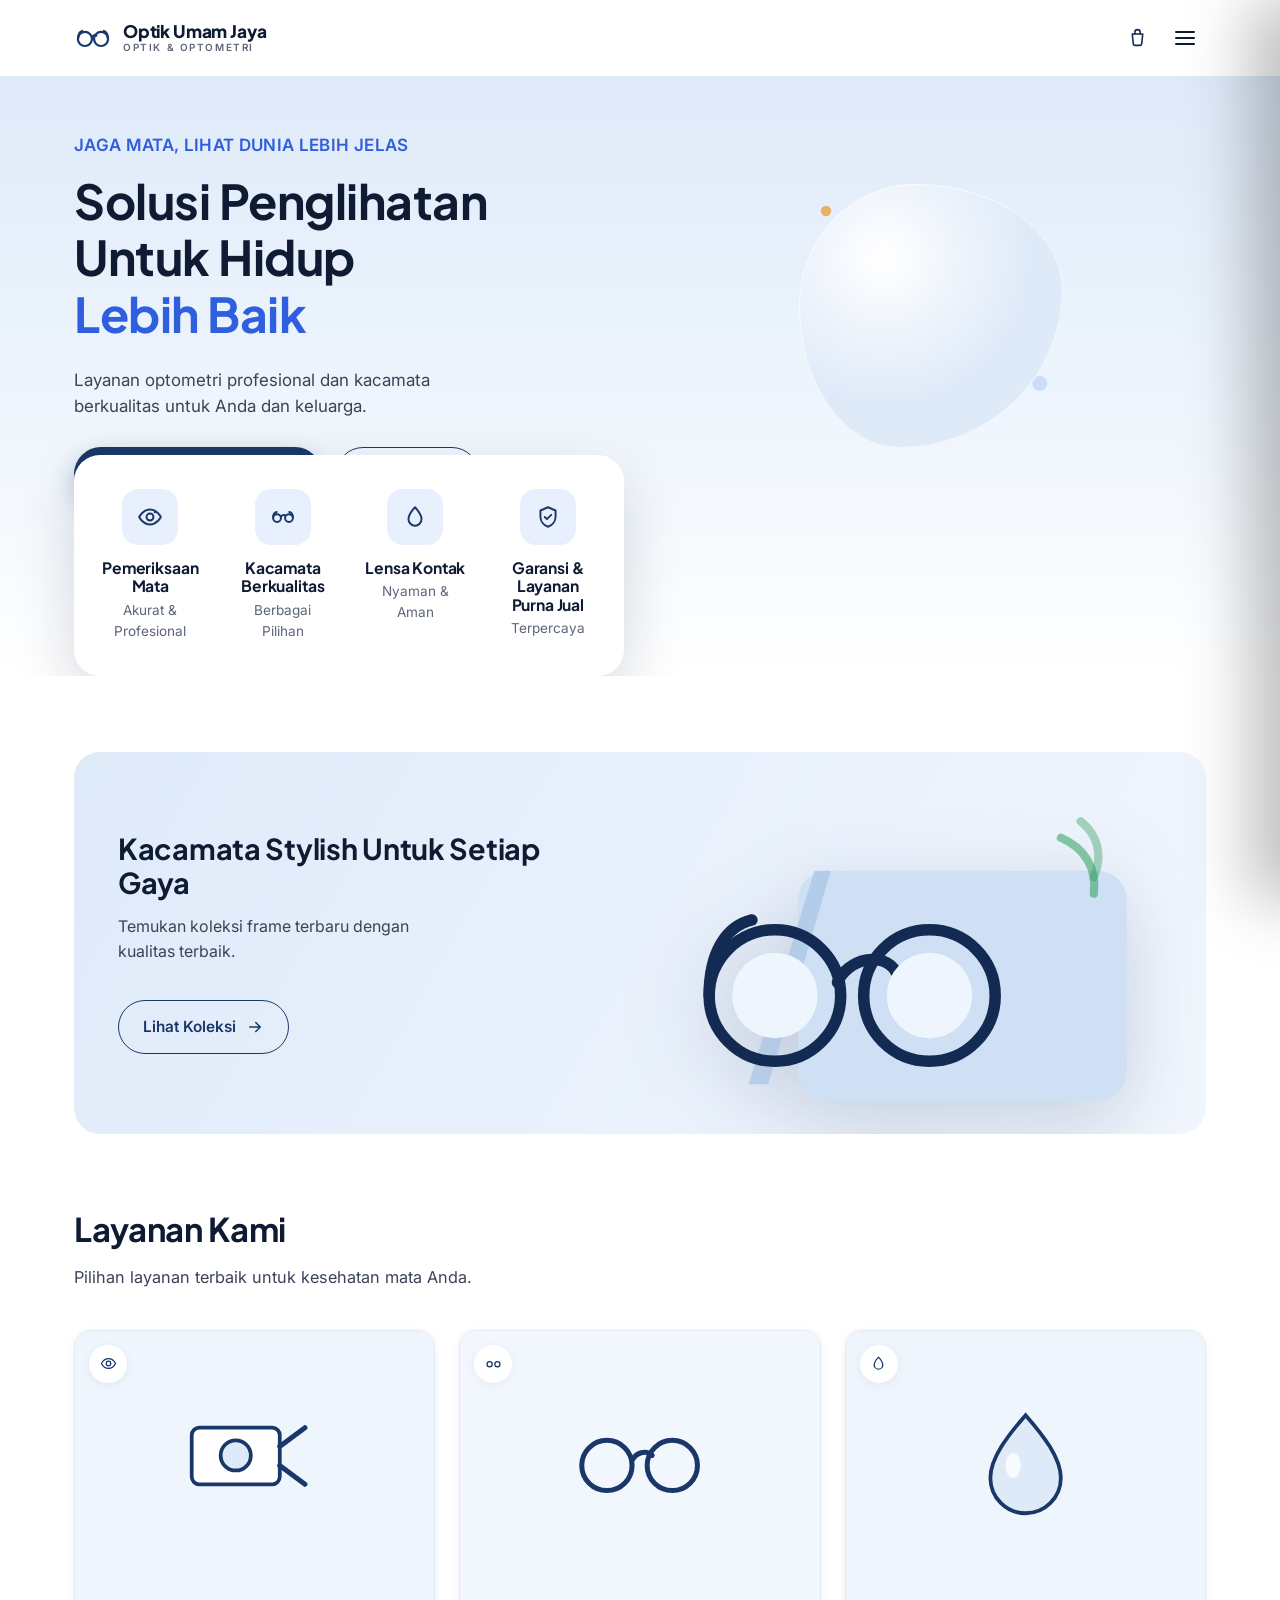
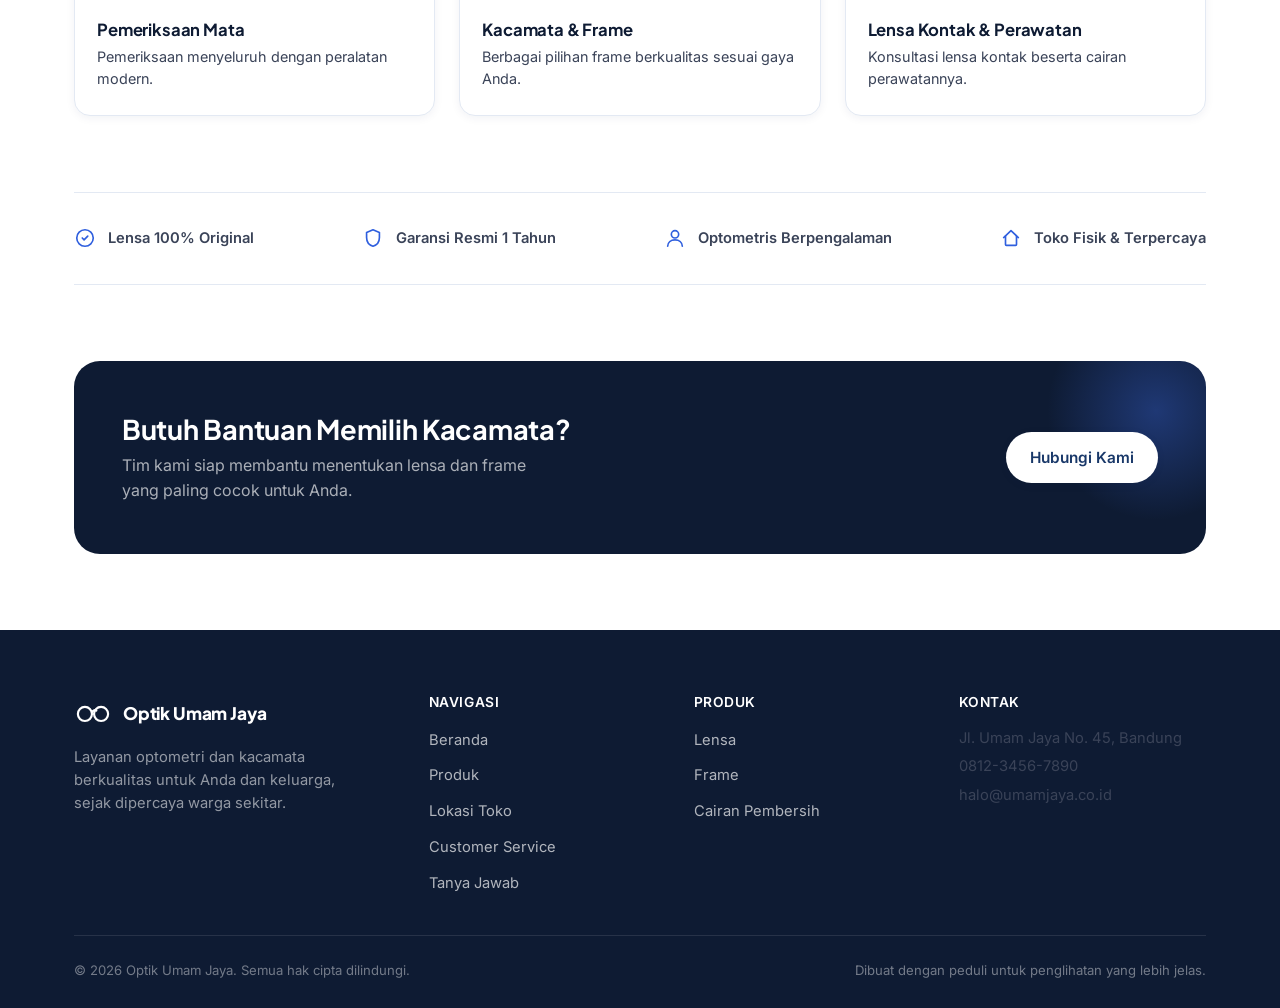
==== commit 545eeee3: "Update stylesheet and script file paths in HTML" ====
--- a/beranda.html
+++ b/beranda.html
@@ -6,7 +6,7 @@
 <title>Optik Umam Jaya — Solusi Penglihatan Untuk Hidup Lebih Baik</title>
 <meta name="description" content="Optik Umam Jaya menyediakan layanan pemeriksaan mata, kacamata, frame, dan lensa kontak berkualitas untuk Anda dan keluarga.">
 <link rel="icon" href="data:,">
-<link rel="stylesheet" href="assets/css/style.css">
+<link rel="stylesheet" href="assets/style.css">
 </head>
 <body data-page="beranda">
 
@@ -279,6 +279,6 @@
   </div>
 </footer>
 
-<script src="assets/js/script.js"></script>
+<script src="assets/script.js"></script>
 </body>
 </html>
--- a/assets/style.css
+++ b/assets/style.css
@@ -0,0 +1,853 @@
+/* ==========================================================================
+   Optik Umam Jaya — Stylesheet
+   Palette: deep navy + clear sky blue, built around the idea of a clear,
+   well-focused view (eye-chart precision meets a calm optical showroom).
+   ========================================================================== */
+
+@import url('https://fonts.googleapis.com/css2?family=Plus+Jakarta+Sans:wght@500;600;700;800&family=Inter:wght@400;500;600&display=swap');
+
+:root{
+  /* --- color tokens --- */
+  --navy-950:#0E1B33;
+  --navy-900:#132a52;
+  --navy-800:#193869;
+  --navy-700:#1f4685;
+  --blue-600:#2f5fde;
+  --blue-500:#3f6fef;
+  --blue-100:#e8f0fd;
+  --blue-50:#f2f7fe;
+  --sky-50:#eef5fc;
+  --sky-100:#dfeaf9;
+  --ink-900:#141a2b;
+  --ink-700:#3a4358;
+  --ink-500:#5c6579;
+  --ink-300:#98a1b3;
+  --line:#e3e9f3;
+  --paper:#ffffff;
+  --amber-500:#e8a33d;
+  --success:#2f9e5e;
+
+  /* --- type --- */
+  --font-display:'Plus Jakarta Sans', 'Segoe UI', sans-serif;
+  --font-body:'Inter', 'Segoe UI', sans-serif;
+
+  /* --- shape / motion --- */
+  --radius-sm:10px;
+  --radius-md:16px;
+  --radius-lg:26px;
+  --radius-pill:999px;
+  --ease:cubic-bezier(.4,0,.2,1);
+  --ease-spring:cubic-bezier(.16,1,.3,1);
+  --shadow-sm:0 2px 10px rgba(19,42,82,.06);
+  --shadow-md:0 10px 30px rgba(19,42,82,.10);
+  --shadow-lg:0 24px 60px rgba(14,27,51,.16);
+  --header-h:76px;
+}
+
+@media (prefers-reduced-motion: reduce){
+  *{animation-duration:.001ms !important; animation-iteration-count:1 !important; transition-duration:.001ms !important; scroll-behavior:auto !important;}
+}
+
+*,*::before,*::after{box-sizing:border-box;}
+html{scroll-behavior:smooth; scroll-padding-top:calc(var(--header-h) + 16px);}
+body{
+  margin:0;
+  font-family:var(--font-body);
+  color:var(--ink-900);
+  background:var(--paper);
+  -webkit-font-smoothing:antialiased;
+  line-height:1.55;
+}
+h1,h2,h3,h4{
+  font-family:var(--font-display);
+  color:var(--navy-950);
+  margin:0 0 .5em;
+  line-height:1.18;
+  letter-spacing:-.01em;
+}
+p{margin:0 0 1em; color:var(--ink-700);}
+a{color:inherit; text-decoration:none;}
+img{max-width:100%; display:block;}
+ul{margin:0; padding:0; list-style:none;}
+button{font:inherit; cursor:pointer; border:none; background:none; color:inherit;}
+svg{display:block;}
+
+:focus-visible{outline:2.5px solid var(--blue-500); outline-offset:3px; border-radius:6px;}
+
+.container{
+  width:100%;
+  max-width:1180px;
+  margin-inline:auto;
+  padding-inline:24px;
+}
+
+.eyebrow{
+  font-family:var(--font-body);
+  font-weight:600;
+  font-size:.8rem;
+  letter-spacing:.02em;
+  color:var(--blue-600);
+  margin-bottom:.85em;
+}
+
+.section{padding:76px 0;}
+.section--tight{padding:48px 0;}
+.section-head{max-width:640px; margin-bottom:40px;}
+.section-head h2{font-size:clamp(1.55rem,3vw,2.05rem);}
+.section-head p{font-size:1.02rem; margin:0;}
+
+/* --- buttons --- */
+.btn{
+  display:inline-flex;
+  align-items:center;
+  gap:10px;
+  padding:14px 24px;
+  border-radius:var(--radius-pill);
+  font-weight:600;
+  font-size:.96rem;
+  transition:transform .35s var(--ease-spring), box-shadow .35s var(--ease), background .25s var(--ease), color .25s var(--ease);
+  white-space:nowrap;
+}
+.btn svg{width:18px; height:18px; flex-shrink:0;}
+.btn:active{transform:scale(.96);}
+.btn-primary{
+  background:var(--navy-800);
+  color:#fff;
+  box-shadow:0 10px 24px rgba(25,56,105,.28);
+}
+.btn-primary:hover{background:var(--navy-900); box-shadow:0 14px 30px rgba(25,56,105,.36); transform:translateY(-2px);}
+.btn-outline{
+  background:transparent;
+  color:var(--navy-800);
+  border:1.5px solid var(--navy-800);
+}
+.btn-outline:hover{background:var(--navy-800); color:#fff; transform:translateY(-2px);}
+.btn-light{
+  background:#fff;
+  color:var(--navy-800);
+  box-shadow:var(--shadow-sm);
+}
+.btn-light:hover{box-shadow:var(--shadow-md); transform:translateY(-2px);}
+.btn-block{width:100%; justify-content:center;}
+
+/* ==========================================================================
+   Header
+   ========================================================================== */
+.site-header{
+  position:sticky;
+  top:0;
+  z-index:200;
+  height:var(--header-h);
+  display:flex;
+  align-items:center;
+  background:rgba(255,255,255,.9);
+  backdrop-filter:blur(10px);
+  border-bottom:1px solid transparent;
+  transition:border-color .3s var(--ease), box-shadow .3s var(--ease);
+}
+.site-header.is-scrolled{
+  border-bottom-color:var(--line);
+  box-shadow:0 6px 24px rgba(19,42,82,.05);
+}
+.site-header .container{
+  display:flex;
+  align-items:center;
+  justify-content:space-between;
+  gap:20px;
+}
+.brand{display:flex; align-items:center; gap:11px;}
+.brand-mark{
+  width:38px; height:38px;
+  flex-shrink:0;
+  color:var(--navy-800);
+}
+.brand-text{display:flex; flex-direction:column; line-height:1.12;}
+.brand-text strong{
+  font-family:var(--font-display);
+  font-weight:800;
+  font-size:1.08rem;
+  color:var(--navy-950);
+  letter-spacing:-.01em;
+}
+.brand-text span{
+  font-size:.62rem;
+  font-weight:600;
+  letter-spacing:.16em;
+  color:var(--ink-500);
+}
+.header-actions{display:flex; align-items:center; gap:6px;}
+.icon-btn{
+  width:42px; height:42px;
+  display:grid; place-items:center;
+  border-radius:var(--radius-pill);
+  color:var(--navy-900);
+  transition:background .25s var(--ease), transform .25s var(--ease);
+  position:relative;
+}
+.icon-btn:hover{background:var(--blue-100);}
+.icon-btn:active{transform:scale(.92);}
+.icon-btn svg{width:21px; height:21px;}
+.icon-btn .badge-dot{
+  position:absolute; top:8px; right:9px;
+  width:7px; height:7px; border-radius:50%;
+  background:var(--amber-500);
+  border:1.5px solid #fff;
+}
+
+/* burger */
+.burger{
+  width:42px; height:42px;
+  display:grid; place-items:center;
+  border-radius:var(--radius-pill);
+  transition:background .25s var(--ease);
+}
+.burger:hover{background:var(--blue-100);}
+.burger-lines{position:relative; width:20px; height:14px;}
+.burger-lines span{
+  position:absolute; left:0; width:100%; height:2px;
+  background:var(--navy-950); border-radius:2px;
+  transition:transform .35s var(--ease), opacity .25s var(--ease), top .35s var(--ease);
+}
+.burger-lines span:nth-child(1){top:0;}
+.burger-lines span:nth-child(2){top:6px;}
+.burger-lines span:nth-child(3){top:12px;}
+.burger[aria-expanded="true"] .burger-lines span:nth-child(1){top:6px; transform:rotate(45deg);}
+.burger[aria-expanded="true"] .burger-lines span:nth-child(2){opacity:0;}
+.burger[aria-expanded="true"] .burger-lines span:nth-child(3){top:6px; transform:rotate(-45deg);}
+
+/* nav overlay + panel */
+.nav-overlay{
+  position:fixed; inset:0;
+  background:rgba(14,27,51,.42);
+  opacity:0;
+  visibility:hidden;
+  transition:opacity .35s var(--ease);
+  z-index:210;
+}
+.nav-overlay.is-open{opacity:1; visibility:visible;}
+
+.nav-panel{
+  position:fixed;
+  top:0; right:0;
+  height:100%;
+  width:min(360px,86vw);
+  background:var(--navy-950);
+  color:#fff;
+  z-index:220;
+  padding:26px 28px 32px;
+  display:flex;
+  flex-direction:column;
+  transform:translateX(100%);
+  transition:transform .45s var(--ease-spring);
+  box-shadow:-30px 0 60px rgba(0,0,0,.25);
+}
+.nav-panel.is-open{transform:translateX(0);}
+.nav-panel-top{
+  display:flex;
+  align-items:center;
+  justify-content:space-between;
+  margin-bottom:36px;
+}
+.nav-panel-top .brand-mark{color:#fff;}
+.nav-panel-top .brand-text strong{color:#fff;}
+.nav-panel-top .brand-text span{color:rgba(255,255,255,.55);}
+.nav-close{
+  width:40px; height:40px;
+  display:grid; place-items:center;
+  border-radius:50%;
+  color:#fff;
+  transition:background .25s var(--ease), transform .3s var(--ease);
+}
+.nav-close:hover{background:rgba(255,255,255,.12); transform:rotate(90deg);}
+.nav-close svg{width:18px; height:18px;}
+
+.nav-list{display:flex; flex-direction:column; gap:4px; margin-bottom:auto;}
+.nav-list li{
+  opacity:0;
+  transform:translateX(18px);
+  transition:opacity .4s var(--ease), transform .4s var(--ease);
+}
+.nav-panel.is-open .nav-list li{opacity:1; transform:translateX(0);}
+.nav-list a{
+  display:flex;
+  align-items:center;
+  gap:14px;
+  padding:14px 12px;
+  border-radius:14px;
+  font-family:var(--font-display);
+  font-weight:600;
+  font-size:1.06rem;
+  color:rgba(255,255,255,.82);
+  transition:background .25s var(--ease), color .25s var(--ease), padding-left .25s var(--ease);
+}
+.nav-list a .n{
+  font-family:var(--font-body);
+  font-size:.72rem;
+  font-weight:600;
+  color:rgba(255,255,255,.35);
+  width:20px;
+}
+.nav-list a:hover{background:rgba(255,255,255,.08); color:#fff; padding-left:18px;}
+.nav-list a.is-active{color:#fff; background:rgba(63,111,239,.22);}
+.nav-list a.is-active .n{color:var(--blue-500);}
+
+.nav-panel-foot{
+  border-top:1px solid rgba(255,255,255,.12);
+  padding-top:20px;
+  display:flex;
+  flex-direction:column;
+  gap:6px;
+}
+.nav-panel-foot span{font-size:.8rem; color:rgba(255,255,255,.45);}
+.nav-panel-foot a{font-size:.92rem; font-weight:600; color:#fff;}
+
+body.nav-open{overflow:hidden;}
+
+/* ==========================================================================
+   Page hero banner (inner pages)
+   ========================================================================== */
+.page-hero{
+  padding:52px 0 40px;
+  background:linear-gradient(180deg, var(--sky-50), #fff);
+  border-bottom:1px solid var(--line);
+}
+.page-hero .eyebrow{margin-bottom:.6em;}
+.page-hero h1{font-size:clamp(1.7rem,3.4vw,2.3rem);}
+.page-hero p{max-width:560px; font-size:1.02rem;}
+.crumb{
+  display:flex; align-items:center; gap:8px;
+  font-size:.82rem; font-weight:600; color:var(--ink-500);
+  margin-bottom:16px;
+}
+.crumb span{color:var(--navy-800);}
+.crumb svg{width:12px; height:12px; color:var(--ink-300);}
+
+/* ==========================================================================
+   Footer
+   ========================================================================== */
+.site-footer{
+  background:var(--navy-950);
+  color:rgba(255,255,255,.68);
+  padding:64px 0 28px;
+}
+.footer-grid{
+  display:grid;
+  grid-template-columns:1.4fr 1fr 1fr 1.1fr;
+  gap:40px;
+  padding-bottom:40px;
+  border-bottom:1px solid rgba(255,255,255,.1);
+}
+.footer-brand .brand-mark{color:#fff;}
+.footer-brand .brand-text strong{color:#fff;}
+.footer-brand p{color:rgba(255,255,255,.55); margin-top:14px; max-width:280px; font-size:.92rem;}
+.footer-col h4{
+  color:#fff; font-size:.86rem; letter-spacing:.04em;
+  text-transform:uppercase; margin-bottom:16px; font-family:var(--font-body); font-weight:600;
+}
+.footer-col ul{display:flex; flex-direction:column; gap:11px;}
+.footer-col a{font-size:.92rem; transition:color .2s var(--ease), padding-left .2s var(--ease);}
+.footer-col a:hover{color:#fff; padding-left:4px;}
+.footer-col p{font-size:.92rem; margin-bottom:6px;}
+.footer-bottom{
+  padding-top:24px;
+  display:flex;
+  justify-content:space-between;
+  flex-wrap:wrap;
+  gap:10px;
+  font-size:.82rem;
+  color:rgba(255,255,255,.42);
+}
+
+/* ==========================================================================
+   Utility: reveal-on-scroll
+   ========================================================================== */
+.reveal{opacity:0; transform:translateY(22px); transition:opacity .7s var(--ease), transform .7s var(--ease);}
+.reveal.in-view{opacity:1; transform:translateY(0);}
+.reveal-group.in-view .reveal-item{opacity:1; transform:translateY(0);}
+.reveal-item{opacity:0; transform:translateY(18px); transition:opacity .6s var(--ease), transform .6s var(--ease);}
+
+@media (max-width:900px){
+  .footer-grid{grid-template-columns:1fr 1fr;}
+}
+@media (max-width:560px){
+  .footer-grid{grid-template-columns:1fr;}
+}
+
+/* ==========================================================================
+   Beranda — hero
+   ========================================================================== */
+.hero{
+  position:relative;
+  background:linear-gradient(180deg, var(--sky-100) 0%, var(--sky-50) 55%, #fff 100%);
+  overflow:hidden;
+  padding-top:56px;
+}
+.hero .container{
+  display:grid;
+  grid-template-columns:1fr 1fr;
+  align-items:center;
+  gap:32px;
+  position:relative;
+  z-index:2;
+}
+.hero-copy h1{font-size:clamp(2.1rem,4.2vw,3rem);}
+.hero-copy h1 .accent{color:var(--blue-600);}
+.hero-copy p{font-size:1.06rem; max-width:440px;}
+.hero-actions{display:flex; gap:14px; margin-top:28px; flex-wrap:wrap;}
+
+.hero-art{position:relative; aspect-ratio:1/1; max-width:480px; margin-inline:auto;}
+.hero-art svg{width:100%; height:100%;}
+.hero-blob{
+  position:absolute; inset:6%;
+  background:radial-gradient(circle at 32% 28%, #fff 0%, var(--sky-100) 55%, var(--sky-100) 100%);
+  border-radius:44% 56% 62% 38% / 46% 40% 60% 54%;
+  animation:blobMove 14s var(--ease) infinite alternate;
+  box-shadow:inset 0 0 0 1px rgba(255,255,255,.6);
+}
+@keyframes blobMove{
+  0%{border-radius:44% 56% 62% 38% / 46% 40% 60% 54%;}
+  100%{border-radius:58% 42% 40% 60% / 55% 60% 40% 45%;}
+}
+@media (prefers-reduced-motion: reduce){ .hero-blob{animation:none;} }
+
+.hero-stats{
+  background:#fff;
+  border-radius:var(--radius-lg);
+  box-shadow:var(--shadow-lg);
+  margin-top:-46px;
+  position:relative;
+  z-index:3;
+  padding:34px 20px;
+  display:grid;
+  grid-template-columns:repeat(4,1fr);
+  gap:20px;
+}
+.stat-item{text-align:center; padding-inline:6px;}
+.stat-icon{
+  width:56px; height:56px;
+  border-radius:16px;
+  background:var(--blue-100);
+  color:var(--navy-800);
+  display:grid; place-items:center;
+  margin:0 auto 14px;
+  transition:transform .4s var(--ease-spring), background .3s var(--ease);
+}
+.stat-icon svg{width:26px; height:26px;}
+.stat-item:hover .stat-icon{transform:translateY(-4px) rotate(-4deg); background:var(--navy-800); color:#fff;}
+.stat-item h3{font-size:.98rem; margin-bottom:4px;}
+.stat-item p{font-size:.85rem; margin:0; color:var(--ink-500);}
+
+/* banner */
+.banner{
+  background:linear-gradient(120deg, var(--sky-100), var(--blue-50));
+  border-radius:var(--radius-lg);
+  overflow:hidden;
+  display:grid;
+  grid-template-columns:1fr 1fr;
+  align-items:center;
+  gap:20px;
+}
+.banner-copy{padding:48px 44px;}
+.banner-copy h2{font-size:clamp(1.4rem,2.6vw,1.8rem);}
+.banner-copy p{max-width:340px;}
+.banner-art{position:relative; padding:20px 30px 0 0;}
+.banner-art svg{width:100%; height:auto; filter:drop-shadow(0 24px 40px rgba(19,42,82,.18));}
+
+/* services */
+.services-grid{
+  display:grid;
+  grid-template-columns:repeat(3,1fr);
+  gap:24px;
+}
+.service-card{
+  border-radius:var(--radius-md);
+  overflow:hidden;
+  background:#fff;
+  box-shadow:var(--shadow-sm);
+  border:1px solid var(--line);
+  transition:transform .4s var(--ease-spring), box-shadow .4s var(--ease);
+}
+.service-card:hover{transform:translateY(-6px); box-shadow:var(--shadow-md);}
+.service-visual{
+  aspect-ratio:4/3;
+  position:relative;
+  display:grid; place-items:center;
+  overflow:hidden;
+}
+.service-visual svg{width:56%; height:56%; position:relative; z-index:1;}
+.service-badge{
+  position:absolute; top:14px; left:14px;
+  width:38px; height:38px;
+  border-radius:50%;
+  background:#fff;
+  display:grid; place-items:center;
+  box-shadow:var(--shadow-sm);
+  color:var(--navy-800);
+  z-index:2;
+}
+.service-badge svg{width:17px; height:17px;}
+.service-body{padding:20px 22px 24px;}
+.service-body h3{font-size:1.04rem; margin-bottom:6px;}
+.service-body p{font-size:.9rem; margin:0;}
+
+/* trust strip */
+.trust-strip{
+  display:flex;
+  flex-wrap:wrap;
+  justify-content:space-between;
+  gap:24px;
+  padding:34px 0;
+  border-top:1px solid var(--line);
+  border-bottom:1px solid var(--line);
+}
+.trust-item{display:flex; align-items:center; gap:12px; color:var(--ink-700); font-weight:600; font-size:.92rem;}
+.trust-item svg{width:22px; height:22px; color:var(--blue-600); flex-shrink:0;}
+
+/* CTA strip */
+.cta-strip{
+  background:var(--navy-950);
+  border-radius:var(--radius-lg);
+  padding:52px 48px;
+  display:flex;
+  align-items:center;
+  justify-content:space-between;
+  gap:24px;
+  flex-wrap:wrap;
+  color:#fff;
+  position:relative;
+  overflow:hidden;
+}
+.cta-strip::after{
+  content:"";
+  position:absolute; right:-60px; top:-60px;
+  width:220px; height:220px;
+  border-radius:50%;
+  background:radial-gradient(circle, rgba(63,111,239,.35), transparent 70%);
+}
+.cta-strip h2{color:#fff; font-size:clamp(1.3rem,2.4vw,1.7rem); margin-bottom:.3em;}
+.cta-strip p{color:rgba(255,255,255,.65); margin:0; max-width:420px;}
+.cta-copy{position:relative; z-index:1;}
+.cta-strip .btn{position:relative; z-index:1;}
+
+@media (max-width:920px){
+  .hero .container{grid-template-columns:1fr;}
+  .hero-art{order:-1; max-width:320px;}
+  .hero-stats{grid-template-columns:repeat(2,1fr);}
+  .banner{grid-template-columns:1fr;}
+  .banner-art{padding:0 30px 30px;}
+  .services-grid{grid-template-columns:1fr 1fr;}
+  .footer-grid{grid-template-columns:1fr 1fr;}
+}
+@media (max-width:620px){
+  .hero-stats{grid-template-columns:repeat(2,1fr); border-radius:20px; padding:26px 16px;}
+  .services-grid{grid-template-columns:1fr;}
+  .cta-strip{padding:36px 26px;}
+  .banner-copy{padding:34px 26px;}
+}
+
+/* ==========================================================================
+   Produk page
+   ========================================================================== */
+.subnav{
+  position:sticky;
+  top:var(--header-h);
+  z-index:50;
+  background:rgba(255,255,255,.92);
+  backdrop-filter:blur(8px);
+  border-bottom:1px solid var(--line);
+  padding:14px 0;
+}
+.subnav-list{display:flex; gap:10px; overflow-x:auto; scrollbar-width:none;}
+.subnav-list::-webkit-scrollbar{display:none;}
+.subnav-list button{
+  flex-shrink:0;
+  padding:10px 20px;
+  border-radius:var(--radius-pill);
+  font-weight:600;
+  font-size:.9rem;
+  color:var(--ink-700);
+  background:var(--sky-50);
+  border:1px solid transparent;
+  transition:background .25s var(--ease), color .25s var(--ease), border-color .25s var(--ease);
+}
+.subnav-list button:hover{border-color:var(--blue-500);}
+.subnav-list button.is-active{background:var(--navy-800); color:#fff;}
+
+.product-section{scroll-margin-top:calc(var(--header-h) + 66px);}
+.product-section + .product-section{margin-top:8px;}
+
+.lens-grid{
+  display:grid;
+  grid-template-columns:repeat(3,1fr);
+  gap:24px;
+}
+.grid-3{grid-template-columns:repeat(3,1fr);}
+.grid-4{grid-template-columns:repeat(4,1fr);}
+
+.product-card{
+  background:#fff;
+  border:1px solid var(--line);
+  border-radius:var(--radius-md);
+  overflow:hidden;
+  cursor:pointer;
+  transition:transform .4s var(--ease-spring), box-shadow .4s var(--ease), border-color .3s var(--ease);
+}
+.product-card:hover{transform:translateY(-6px); box-shadow:var(--shadow-md); border-color:transparent;}
+.product-thumb{
+  aspect-ratio:1/1;
+  position:relative;
+  display:grid; place-items:center;
+  overflow:hidden;
+}
+.product-thumb svg{width:62%; height:62%; transition:transform .5s var(--ease-spring);}
+.product-card:hover .product-thumb svg{transform:scale(1.08) rotate(-2deg);}
+.zoom-hint{
+  position:absolute; top:12px; right:12px;
+  width:34px; height:34px;
+  border-radius:50%;
+  background:rgba(255,255,255,.9);
+  display:grid; place-items:center;
+  color:var(--navy-800);
+  opacity:0;
+  transform:scale(.7);
+  transition:opacity .3s var(--ease), transform .3s var(--ease);
+}
+.product-card:hover .zoom-hint{opacity:1; transform:scale(1);}
+.zoom-hint svg{width:15px; height:15px;}
+.product-info{padding:16px 18px 20px;}
+.product-info h3{font-size:.98rem; margin-bottom:3px;}
+.product-info .price{font-weight:700; color:var(--navy-800); font-size:.92rem;}
+.product-info .tag{font-size:.78rem; color:var(--ink-500); display:block; margin-bottom:6px;}
+
+/* modal / lightbox */
+.lightbox{
+  position:fixed; inset:0;
+  background:rgba(14,20,33,.72);
+  display:flex; align-items:center; justify-content:center;
+  padding:26px;
+  z-index:300;
+  opacity:0; visibility:hidden;
+  transition:opacity .3s var(--ease);
+}
+.lightbox.is-open{opacity:1; visibility:visible;}
+.lightbox-panel{
+  background:#fff;
+  border-radius:var(--radius-lg);
+  width:min(760px,100%);
+  max-height:88vh;
+  overflow:auto;
+  display:grid;
+  grid-template-columns:1.1fr 1fr;
+  transform:translateY(24px) scale(.97);
+  opacity:0;
+  transition:transform .4s var(--ease-spring), opacity .35s var(--ease);
+}
+.lightbox.is-open .lightbox-panel{transform:translateY(0) scale(1); opacity:1;}
+.lightbox-visual{
+  display:grid; place-items:center;
+  padding:36px;
+  min-height:280px;
+}
+.lightbox-visual svg{width:78%; height:78%;}
+.lightbox-body{padding:34px 34px 34px 8px;}
+.lightbox-body .tag{color:var(--blue-600); font-weight:600; font-size:.78rem; letter-spacing:.03em;}
+.lightbox-body h3{font-size:1.3rem; margin:.3em 0 .5em;}
+.lightbox-body .price{font-size:1.15rem; font-weight:700; color:var(--navy-900); margin-bottom:14px; display:block;}
+.lightbox-close{
+  position:absolute; top:18px; right:18px;
+  width:38px; height:38px;
+  border-radius:50%;
+  background:#fff;
+  box-shadow:var(--shadow-sm);
+  display:grid; place-items:center;
+  color:var(--navy-900);
+  transition:transform .3s var(--ease), background .25s var(--ease);
+}
+.lightbox-close:hover{transform:rotate(90deg); background:var(--blue-100);}
+.lightbox-close svg{width:16px; height:16px;}
+.lightbox-panel{position:relative;}
+
+@media (max-width:760px){
+  .lens-grid, .grid-3, .grid-4{grid-template-columns:repeat(2,1fr);}
+  .lightbox-panel{grid-template-columns:1fr;}
+  .lightbox-body{padding:8px 26px 30px;}
+}
+@media (max-width:460px){
+  .lens-grid, .grid-3, .grid-4{grid-template-columns:1fr 1fr;}
+}
+
+/* ==========================================================================
+   Lokasi page
+   ========================================================================== */
+.location-layout{
+  display:grid;
+  grid-template-columns:1fr 1.25fr;
+  gap:28px;
+  align-items:start;
+}
+.location-card{
+  background:#fff;
+  border:1px solid var(--line);
+  border-radius:var(--radius-lg);
+  padding:30px;
+  box-shadow:var(--shadow-sm);
+}
+.status-pill{
+  display:inline-flex; align-items:center; gap:8px;
+  padding:7px 14px;
+  border-radius:var(--radius-pill);
+  font-size:.82rem; font-weight:700;
+  background:#e7f6ec; color:var(--success);
+  margin-bottom:20px;
+}
+.status-pill.is-closed{background:#fdecec; color:#c53939;}
+.status-pill .dot{width:8px; height:8px; border-radius:50%; background:currentColor; animation:pulse 1.8s ease-in-out infinite;}
+@keyframes pulse{0%,100%{opacity:1;} 50%{opacity:.35;}}
+
+.info-row{display:flex; gap:14px; padding:16px 0; border-bottom:1px solid var(--line);}
+.info-row:last-child{border-bottom:none; padding-bottom:0;}
+.info-row .ic{
+  width:40px; height:40px; flex-shrink:0;
+  border-radius:12px;
+  background:var(--blue-100);
+  color:var(--navy-800);
+  display:grid; place-items:center;
+}
+.info-row .ic svg{width:19px; height:19px;}
+.info-row h4{font-size:.92rem; margin-bottom:3px; color:var(--navy-950); font-family:var(--font-display);}
+.info-row p{font-size:.9rem; margin:0; color:var(--ink-500);}
+
+.hours-table{width:100%; border-collapse:collapse; margin-top:6px;}
+.hours-table td{padding:9px 0; font-size:.9rem; border-bottom:1px dashed var(--line);}
+.hours-table tr:last-child td{border-bottom:none;}
+.hours-table td:first-child{color:var(--ink-700); font-weight:600;}
+.hours-table td:last-child{text-align:right; color:var(--ink-900);}
+.hours-table tr.is-today td{color:var(--blue-600); font-weight:700;}
+
+.map-wrap{
+  border-radius:var(--radius-lg);
+  overflow:hidden;
+  box-shadow:var(--shadow-md);
+  border:1px solid var(--line);
+  position:relative;
+  min-height:420px;
+}
+.map-wrap iframe{width:100%; height:100%; min-height:420px; border:0; display:block;}
+
+@media (max-width:900px){
+  .location-layout{grid-template-columns:1fr;}
+  .map-wrap{order:-1;}
+}
+
+/* ==========================================================================
+   Customer service page
+   ========================================================================== */
+.cs-grid{
+  display:grid;
+  grid-template-columns:repeat(3,1fr);
+  gap:24px;
+}
+.cs-card{
+  background:#fff;
+  border:1px solid var(--line);
+  border-radius:var(--radius-lg);
+  padding:30px 26px;
+  text-align:center;
+  transition:transform .4s var(--ease-spring), box-shadow .4s var(--ease);
+}
+.cs-card:hover{transform:translateY(-6px); box-shadow:var(--shadow-md);}
+.cs-avatar{
+  width:74px; height:74px;
+  border-radius:50%;
+  background:var(--sky-100);
+  color:var(--navy-800);
+  display:grid; place-items:center;
+  margin:0 auto 18px;
+}
+.cs-avatar svg{width:32px; height:32px;}
+.cs-card h3{font-size:1.05rem; margin-bottom:2px;}
+.cs-role{font-size:.84rem; color:var(--blue-600); font-weight:600; margin-bottom:16px; display:block;}
+.cs-duty{
+  background:var(--sky-50);
+  border-radius:12px;
+  padding:12px 14px;
+  font-size:.85rem;
+  color:var(--ink-700);
+  margin-bottom:18px;
+}
+.cs-duty strong{display:block; color:var(--navy-950); font-size:.78rem; text-transform:uppercase; letter-spacing:.04em; margin-bottom:4px;}
+.cs-contact-btn{
+  display:flex; align-items:center; justify-content:center; gap:9px;
+  padding:12px 18px;
+  border-radius:var(--radius-pill);
+  background:var(--navy-800);
+  color:#fff;
+  font-weight:600;
+  font-size:.9rem;
+  transition:background .25s var(--ease), transform .3s var(--ease-spring);
+}
+.cs-contact-btn:hover{background:var(--navy-900); transform:translateY(-2px);}
+.cs-contact-btn svg{width:16px; height:16px;}
+.cs-number{font-size:.82rem; color:var(--ink-500); margin-top:10px;}
+
+@media (max-width:820px){ .cs-grid{grid-template-columns:1fr;} }
+
+/* ==========================================================================
+   QnA page — accordion
+   ========================================================================== */
+.faq-list{display:flex; flex-direction:column; gap:14px; max-width:760px;}
+.faq-item{
+  background:#fff;
+  border:1px solid var(--line);
+  border-radius:var(--radius-md);
+  overflow:hidden;
+  transition:border-color .3s var(--ease), box-shadow .3s var(--ease);
+}
+.faq-item.is-open{border-color:var(--blue-500); box-shadow:var(--shadow-sm);}
+.faq-q{
+  width:100%;
+  display:flex;
+  align-items:center;
+  gap:16px;
+  padding:22px 24px;
+  text-align:left;
+  font-family:var(--font-display);
+  font-weight:700;
+  font-size:1.01rem;
+  color:var(--navy-950);
+}
+.faq-q .num{
+  font-family:var(--font-body);
+  font-weight:700;
+  font-size:.82rem;
+  color:var(--blue-600);
+  background:var(--blue-100);
+  width:30px; height:30px;
+  border-radius:50%;
+  display:grid; place-items:center;
+  flex-shrink:0;
+}
+.faq-q .plus{
+  margin-left:auto;
+  width:22px; height:22px;
+  flex-shrink:0;
+  position:relative;
+}
+.faq-q .plus span{
+  position:absolute; background:var(--navy-800); border-radius:2px;
+  transition:transform .35s var(--ease-spring), background .3s var(--ease);
+}
+.faq-q .plus span:first-child{width:100%; height:2px; top:50%; left:0; transform:translateY(-50%);}
+.faq-q .plus span:last-child{height:100%; width:2px; left:50%; top:0; transform:translateX(-50%);}
+.faq-item.is-open .faq-q .plus span:last-child{transform:translateX(-50%) rotate(90deg); opacity:0;}
+.faq-item.is-open .faq-q .plus span:first-child{background:var(--blue-600);}
+.faq-a{
+  max-height:0;
+  overflow:hidden;
+  transition:max-height .45s var(--ease);
+}
+.faq-a-inner{padding:0 24px 24px 70px; font-size:.96rem; color:var(--ink-700);}
+
+@media (max-width:560px){
+  .faq-a-inner{padding-left:24px;}
+}
